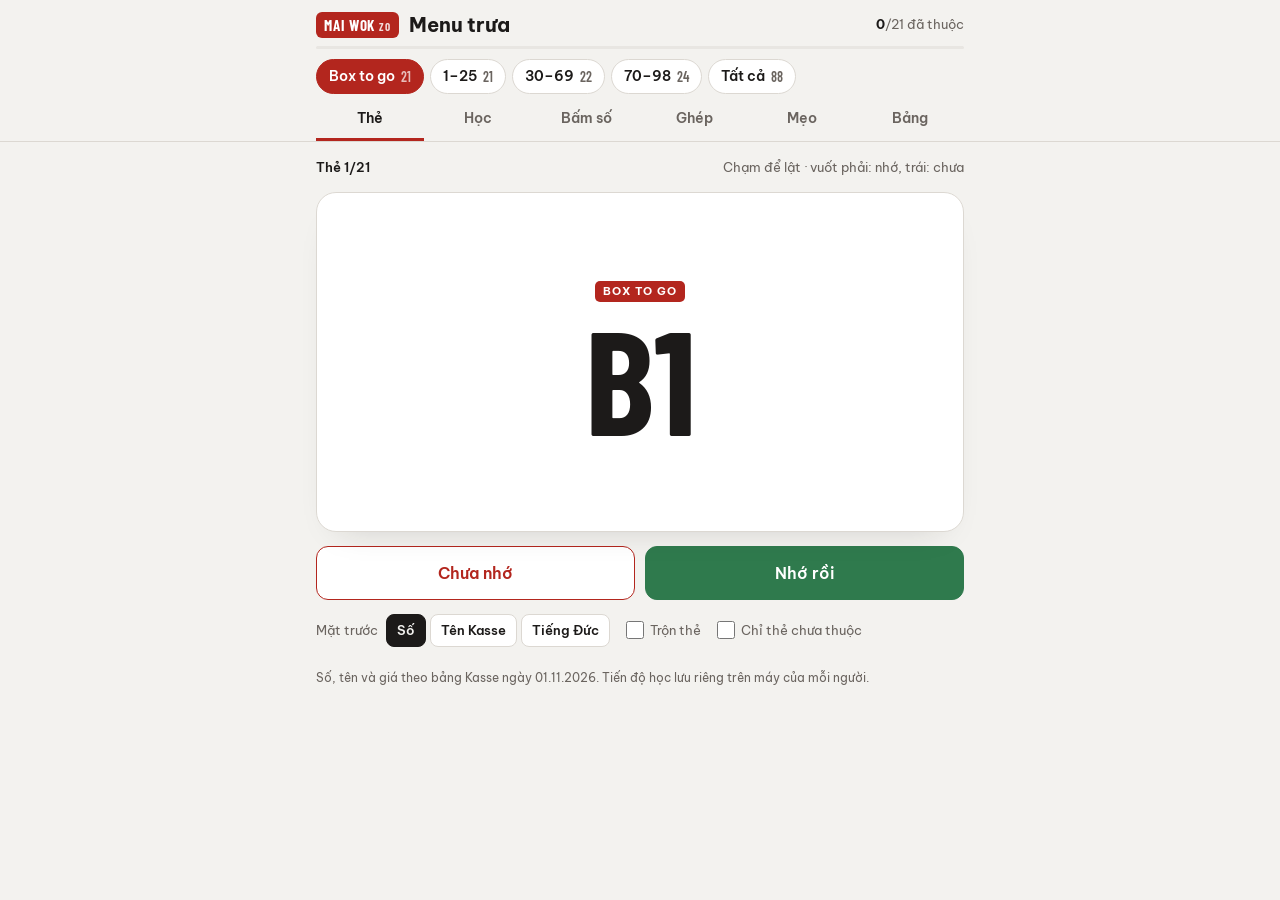
==== hoc-menu/index.html @ 0aab3a7a "Thêm app học menu trưa (hoc-menu/) Thẻ ghi nhớ, học trắc nghiệm, bấm số kiểu Kasse, ghép thẻ, mẹo nh" ====
<!doctype html>
<html lang="vi">
<head>
<meta charset="utf-8">
<meta name="viewport" content="width=device-width, initial-scale=1, viewport-fit=cover">
<title>Mai Wok Menu Trưa</title>
<meta name="description" content="Học thuộc số món menu trưa Mai Wok ZO: thẻ ghi nhớ, trắc nghiệm, bấm số như trên Kasse, ghép thẻ.">
<meta name="theme-color" content="#B3261E">
<link rel="preconnect" href="https://fonts.googleapis.com">
<link rel="preconnect" href="https://fonts.gstatic.com" crossorigin>
<link rel="stylesheet" href="https://fonts.googleapis.com/css2?family=Barlow+Condensed:wght@600;700&family=Be+Vietnam+Pro:wght@400;500;600;700&display=swap">
<style>
/* Layout: phone-first single column. Sticky header (brand, deck chips, mode tabs) above one focused practice panel.
   Red = Box to go, black = Mittag, same as the printed Kasse sheet. */
:root{
  --bg:#F3F2EF; --surface:#FFFFFF; --sunk:#E8E6E2; --ink:#1C1A19; --muted:#6A645F; --line:#DCD8D2;
  --wok:#B3261E; --wok-ink:#FFFFFF; --wok-soft:#F7E2DF;
  --ok:#2F7A4D; --ok-ink:#FFFFFF; --ok-soft:#E1F0E6;
  --warn:#9A6700; --warn-soft:#F8EDD3;
  --shadow:rgba(28,26,25,.22);
  --font-ui:"Be Vietnam Pro",system-ui,-apple-system,"Segoe UI",Roboto,sans-serif;
  --font-num:"Barlow Condensed","Roboto Condensed","Arial Narrow",sans-serif;
  color-scheme:light;
}
@media (prefers-color-scheme:dark){
  :root{
    --bg:#141211; --surface:#1F1C1B; --sunk:#2B2725; --ink:#F1EDE9; --muted:#A39B94; --line:#38322F;
    --wok:#E5574D; --wok-ink:#1B0907; --wok-soft:#3B1E1B;
    --ok:#5BC388; --ok-ink:#0C1D13; --ok-soft:#163124;
    --warn:#E0A63A; --warn-soft:#382B12;
    --shadow:rgba(0,0,0,.6);
    color-scheme:dark;
  }
}
*{box-sizing:border-box}
html{-webkit-text-size-adjust:100%}
body{margin:0;background:var(--bg);color:var(--ink);font:15px/1.5 var(--font-ui);-webkit-tap-highlight-color:transparent;padding-bottom:max(20px,env(safe-area-inset-bottom,0px))}
button{font:inherit;color:inherit}
.wrap{max-width:680px;margin:0 auto;padding-left:max(16px,env(safe-area-inset-left,0px));padding-right:max(16px,env(safe-area-inset-right,0px))}
:focus-visible{outline:3px solid var(--wok);outline-offset:2px}

/* Header */
header.top{position:sticky;top:0;z-index:10;background:var(--bg);padding-top:env(safe-area-inset-top,0px);border-bottom:1px solid var(--line)}
.brand-row{display:flex;align-items:center;gap:10px;padding-block:12px 8px}
.mark{font:700 15px/1 var(--font-num);letter-spacing:.06em;background:var(--wok);color:var(--wok-ink);padding:6px 8px 5px;border-radius:6px;display:inline-flex;gap:4px;align-items:baseline;flex:none}
.mark small{font-size:11px;opacity:.85}
h1{font:700 20px/1.1 var(--font-ui);margin:0;letter-spacing:-.01em;flex:1;min-width:0}
.prog{font-size:13px;color:var(--muted);font-variant-numeric:tabular-nums;white-space:nowrap}
.prog b{color:var(--ink)}
.pbar{height:3px;background:var(--sunk);border-radius:2px;overflow:hidden}
.pbar span{display:block;height:100%;width:0;background:var(--ok);transition:width .4s}
.chips{display:flex;gap:6px;overflow-x:auto;padding-block:10px 6px;scrollbar-width:none}
.chips::-webkit-scrollbar{display:none}
.chip{flex:none;border:1px solid var(--line);background:var(--surface);border-radius:999px;padding:6px 12px;font-weight:600;font-size:14px;display:inline-flex;gap:6px;align-items:center;cursor:pointer}
.chip span{font:600 14px/1 var(--font-num);color:var(--muted)}
.chip.on{background:var(--ink);color:var(--bg);border-color:var(--ink)}
.chip.on span{color:inherit;opacity:.7}
.chip.box.on{background:var(--wok);border-color:var(--wok);color:var(--wok-ink)}
.modes{display:grid;grid-template-columns:repeat(6,1fr)}
.mode{border:0;background:none;padding:8px 2px 9px;font-weight:600;font-size:14px;color:var(--muted);border-bottom:3px solid transparent;cursor:pointer;white-space:nowrap}
.mode.on{color:var(--ink);border-bottom-color:var(--wok)}

main#panel{padding-block:16px 8px;display:flex;flex-direction:column;gap:14px}
.bar-row{display:flex;justify-content:space-between;align-items:baseline;gap:12px;font-size:13px;color:var(--muted);font-variant-numeric:tabular-nums}
.count{font-weight:600;color:var(--ink)}
.note{font-size:13px;color:var(--muted);margin:0}

/* Shared bits */
.grp{display:inline-block;font:700 11px/1 var(--font-ui);letter-spacing:.09em;text-transform:uppercase;padding:5px 8px;border-radius:5px;background:var(--ink);color:var(--bg)}
.grp.box{background:var(--wok);color:var(--wok-ink)}
.tag{font-size:12px;font-weight:600;padding:3px 9px;border-radius:999px}
.tag.chay{color:var(--ok);background:var(--ok-soft)}
.tag.cay{color:var(--wok);background:var(--wok-soft)}
.btn{border:1px solid var(--line);background:var(--surface);border-radius:12px;padding:10px 16px;font-weight:600;cursor:pointer;min-height:44px}
.btn.big{min-height:54px;font-size:16px}
.btn.primary{background:var(--wok);border-color:var(--wok);color:var(--wok-ink)}
.btn.ok{background:var(--ok);border-color:var(--ok);color:var(--ok-ink)}
.btn.no{border-color:var(--wok);color:var(--wok)}
.btn:active{transform:translateY(1px)}
.row2{display:grid;grid-template-columns:1fr 1fr;gap:10px;width:100%}
.row2.one{grid-template-columns:1fr}
.opts-row{display:flex;flex-wrap:wrap;gap:10px 16px;align-items:center}
.seg{display:inline-flex;align-items:center;gap:4px;flex-wrap:wrap}
.seg-l{font-size:13px;color:var(--muted);margin-right:4px}
.seg-b{border:1px solid var(--line);background:var(--surface);padding:6px 10px;border-radius:8px;font-size:13px;font-weight:600;cursor:pointer}
.seg-b.on{background:var(--ink);color:var(--bg);border-color:var(--ink)}
.tog{display:inline-flex;gap:6px;align-items:center;font-size:13px;color:var(--muted);cursor:pointer}
.tog input{accent-color:var(--wok);width:18px;height:18px;margin:0}
.meter{height:8px;background:var(--sunk);border-radius:4px;overflow:hidden}
.meter span{display:block;height:100%;background:var(--ok);transition:width .35s}
.meter.warm span{background:var(--wok);transition:width .2s linear}
.okt{color:var(--ok)}
.badt{color:var(--wok)}

/* Flashcards */
.card{perspective:1400px;cursor:pointer;touch-action:pan-y;user-select:none;-webkit-user-select:none;border-radius:20px;transition:transform .15s}
.card-inner{position:relative;height:340px;transition:transform .5s cubic-bezier(.2,.75,.25,1);transform-style:preserve-3d}
.card.flipped .card-inner{transform:rotateY(180deg)}
.face{position:absolute;inset:0;backface-visibility:hidden;-webkit-backface-visibility:hidden;background:var(--surface);border:1.5px solid var(--line);border-radius:20px;padding:22px 20px;display:flex;flex-direction:column;align-items:center;justify-content:center;gap:10px;text-align:center;box-shadow:0 16px 34px -24px var(--shadow);overflow:auto;transition:border-color .15s}
.face.back{transform:rotateY(180deg)}
.card[data-lean="yes"] .face{border-color:var(--ok)}
.card[data-lean="no"] .face{border-color:var(--wok)}
.f-code{font:700 clamp(100px,32vw,148px)/.88 var(--font-num);letter-spacing:-.01em}
.f-name{font-weight:700;font-size:28px;line-height:1.2;text-wrap:balance}
.f-sub{color:var(--muted);font-size:15px}
.f-label{font-size:12px;font-weight:700;letter-spacing:.1em;text-transform:uppercase;color:var(--muted)}
.f-de{font-weight:600;font-size:22px;line-height:1.35;max-width:26ch;text-wrap:balance}
.f-known{position:absolute;top:14px;right:16px;font-size:12px;font-weight:600;color:var(--ok)}
.b-head{display:flex;align-items:center;gap:10px}
.b-code{font:700 44px/1 var(--font-num)}
.ask-code .b-code{font-size:76px;color:var(--wok)}
.b-name{font-weight:700;font-size:24px;line-height:1.2}
.b-vi{font-size:15px}
.b-de{font-size:14px;color:var(--muted);max-width:34ch}
.b-foot{display:flex;flex-wrap:wrap;gap:8px;align-items:center;justify-content:center}
.price{font:700 26px/1 var(--font-num);font-variant-numeric:tabular-nums}

/* Learn */
.q{background:var(--surface);border:1px solid var(--line);border-radius:18px;padding:20px 18px;display:flex;flex-direction:column;align-items:center;gap:8px;text-align:center;min-height:170px;justify-content:center}
.q-label{font-size:12px;font-weight:700;letter-spacing:.1em;text-transform:uppercase;color:var(--muted)}
.q-code{font:700 100px/.88 var(--font-num)}
.q-name{font-weight:700;font-size:26px;line-height:1.2;text-wrap:balance}
.q-inl{font:700 30px var(--font-num);color:var(--wok);margin-right:6px}
.q-sub{color:var(--muted)}
.q-de{font-weight:600;font-size:21px;line-height:1.35;max-width:28ch;text-wrap:balance}
.opts{display:grid;gap:10px}
.opts.grid2{grid-template-columns:1fr 1fr}
.opt{display:flex;align-items:center;gap:12px;text-align:left;border:1.5px solid var(--line);background:var(--surface);border-radius:14px;padding:12px 14px;cursor:pointer;min-height:60px;color:var(--ink)}
.opt:disabled{cursor:default;color:var(--ink)}
.o-key{flex:none;width:24px;height:24px;border-radius:6px;background:var(--sunk);color:var(--muted);font:700 13px/24px var(--font-ui);text-align:center}
.o-body{display:flex;flex-direction:column;min-width:0}
.o-main{font-weight:700;font-size:17px;line-height:1.25}
.o-sub{font-size:13px;color:var(--muted)}
.o-num{font:700 32px/1 var(--font-num);font-variant-numeric:tabular-nums}
.opt.right{border-color:var(--ok);background:var(--ok-soft)}
.opt.wrong{border-color:var(--wok);background:var(--wok-soft)}
.fb{min-height:44px;font-size:15px;display:flex;flex-wrap:wrap;gap:6px 10px;align-items:center;justify-content:center;text-align:center}

/* Kasse */
.k-q{min-height:150px}
.k-disp{font:700 58px/1 var(--font-num);text-align:center;background:var(--sunk);border-radius:14px;padding:12px;min-height:82px;display:flex;align-items:center;justify-content:center;letter-spacing:.04em;font-variant-numeric:tabular-nums;border:2px solid transparent;transition:background .2s,border-color .2s}
.k-disp .ph{font:500 17px var(--font-ui);color:var(--muted);letter-spacing:0}
.k-disp.right{border-color:var(--ok);background:var(--ok-soft)}
.k-disp.wrong{border-color:var(--wok);background:var(--wok-soft)}
.pad{display:grid;grid-template-columns:repeat(4,1fr);gap:8px}
.key{height:58px;border-radius:12px;border:1px solid var(--line);background:var(--surface);font:700 30px/1 var(--font-num);cursor:pointer;box-shadow:0 2px 0 var(--line);touch-action:manipulation}
.key:active{transform:translateY(2px);box-shadow:none}
.key.alt{background:var(--ink);color:var(--bg);border-color:var(--ink)}
.key.del{font:600 15px var(--font-ui)}
.key.zero{grid-column:span 2}
.key.ok{grid-column:span 2;background:var(--wok);color:var(--wok-ink);border-color:var(--wok);font:700 18px var(--font-ui)}
.k-st{display:flex;justify-content:space-between;gap:12px;font-size:14px;color:var(--muted);font-variant-numeric:tabular-nums}
.k-st b{color:var(--ink);font-size:16px}
.k-status{display:flex;flex-direction:column;gap:6px}

/* Match */
.mgrid{display:grid;grid-template-columns:repeat(3,1fr);gap:8px}
@media (min-width:560px){.mgrid{grid-template-columns:repeat(4,1fr)}}
.tile{min-height:86px;border-radius:14px;border:1.5px solid var(--line);background:var(--surface);padding:10px 8px;cursor:pointer;font-weight:600;font-size:15px;line-height:1.25;transition:opacity .25s,transform .25s,border-color .15s;overflow-wrap:anywhere;touch-action:manipulation}
.tile.code{font:700 36px/1 var(--font-num)}
.tile.sel{border-color:var(--wok);background:var(--wok-soft)}
.tile.gone{opacity:0;transform:scale(.9);pointer-events:none}
.tile.miss{animation:shake .4s;border-color:var(--wok)}
@keyframes shake{20%{transform:translateX(-5px)}40%{transform:translateX(5px)}60%{transform:translateX(-3px)}80%{transform:translateX(3px)}}

/* Tips */
.tips{display:flex;flex-direction:column;gap:22px}
.tips section{display:flex;flex-direction:column;gap:10px}
.tips h2{font:700 19px/1.2 var(--font-ui);margin:0;display:flex;align-items:center;gap:10px}
.tips h3{font-size:14px;margin:4px 0 0}
.tips p,.tips ul{margin:0;max-width:62ch}
.tips ul{padding-left:18px;display:flex;flex-direction:column;gap:4px}
.mx-wrap{overflow-x:auto;-webkit-overflow-scrolling:touch;margin-inline:-4px}
.mx{border-collapse:separate;border-spacing:4px;font-variant-numeric:tabular-nums}
.mx thead th{font-size:12px;font-weight:600;color:var(--muted);text-align:center;padding:2px 2px;white-space:nowrap;vertical-align:bottom}
.mx thead th i{display:block;font:700 15px/1.1 var(--font-num);font-style:normal;color:var(--ink)}
.mx tbody th{text-align:left;color:var(--ink);font-weight:600;font-size:13px;white-space:nowrap;padding-right:4px}
.cell{display:flex;flex-direction:column;align-items:center;justify-content:center;min-width:48px;padding:6px 5px;border-radius:8px;background:var(--surface);border:1px solid var(--line)}
.cell b{font:700 21px/1 var(--font-num)}
.cell small{font-size:10.5px;color:var(--muted);white-space:nowrap;margin-top:2px}
.cell.exc{border-color:var(--warn);background:var(--warn-soft)}
.cell.empty{background:transparent;border-style:dashed;color:var(--muted);min-height:44px}
.legend{font-size:13px;color:var(--muted)}
.sw{display:inline-block;width:12px;height:12px;border-radius:3px;background:var(--warn-soft);border:1px solid var(--warn);vertical-align:-1px;margin-right:4px}
.vocab{display:grid;grid-template-columns:repeat(auto-fill,minmax(148px,1fr));gap:6px}
.vocab div{background:var(--surface);border:1px solid var(--line);border-radius:10px;padding:8px 10px;font-size:13px;color:var(--muted)}
.vocab b{display:block;font-size:15px;color:var(--ink)}
.plist{display:grid;grid-template-columns:repeat(auto-fill,minmax(150px,1fr));gap:6px}
.plist div{display:flex;justify-content:space-between;gap:8px;background:var(--surface);border:1px solid var(--line);border-radius:10px;padding:7px 10px;font-size:14px}
.plist b{font:700 17px var(--font-num);font-variant-numeric:tabular-nums}
.mini{display:flex;flex-direction:column;gap:2px;font-size:14px}
.mini div{display:flex;gap:10px;align-items:baseline}
.mini b{font:700 18px var(--font-num);min-width:40px}

/* List */
.search input{width:100%;font:500 16px var(--font-ui);padding:12px 14px;border-radius:12px;border:1px solid var(--line);background:var(--surface);color:var(--ink)}
.lrow{display:grid;grid-template-columns:50px 1fr auto;gap:10px;align-items:start;padding:10px 0;border-bottom:1px solid var(--line)}
.l-code{font:700 25px/1.1 var(--font-num)}
.lrow.known .l-code{color:var(--ok)}
.l-main{display:flex;flex-direction:column;min-width:0}
.l-main b{font-size:15px}
.l-main span{font-size:13px;color:var(--muted)}
.l-price{font:700 17px/1.3 var(--font-num);text-align:right;max-width:88px;font-variant-numeric:tabular-nums}
.l-group{padding-top:14px}
.reset{display:flex;flex-wrap:wrap;gap:10px;align-items:center;padding-top:8px}

.done{background:var(--surface);border:1px solid var(--line);border-radius:18px;padding:28px 20px;text-align:center;display:flex;flex-direction:column;gap:12px;align-items:center}
.done p{margin:0;max-width:40ch}
.big-num{font:700 88px/.9 var(--font-num);font-variant-numeric:tabular-nums}
.big-num small{font-size:38px;color:var(--muted)}
.foot{font-size:12px;color:var(--muted);padding-block:14px}

@media (prefers-reduced-motion:reduce){
  .card-inner,.card,.tile,.meter span,.pbar span{transition:none}
  .tile.miss{animation:none}
}
</style>
</head>
<body>
<header class="top">
  <div class="wrap">
    <div class="brand-row">
      <span class="mark">MAI WOK<small>ZO</small></span>
      <h1>Menu trưa</h1>
      <span class="prog" id="prog"></span>
    </div>
    <div class="pbar"><span id="progbar"></span></div>
    <nav class="chips" id="decks" aria-label="Bộ thẻ"></nav>
    <nav class="modes" id="modes" aria-label="Chế độ học"></nav>
  </div>
</header>
<main class="wrap" id="panel"><p class="note">Đang mở…</p></main>
<footer class="wrap foot">Số, tên và giá theo bảng Kasse ngày 01.11.2026. Tiến độ học lưu riêng trên máy của mỗi người.</footer>
<noscript><p class="wrap">Cần bật JavaScript để dùng app.</p></noscript>

<script>
(function () {
"use strict";

/* [số, tên trên Kasse, giải thích tiếng Việt, khách nói (tiếng Đức), giá, nhóm, nhãn] */
const RAW = [
  ["B1","Box Mi Chay","Mì xào rau, trứng · 3 size","Bratnudeln mit Gemüse und Ei","5,00 / 6,00 / 8,90","box","chay"],
  ["B2","Box Mi Ga","Mì xào gà, trứng · 3 size","Bratnudeln mit Hühnerfleisch und Ei","5,50 / 6,50 / 9,90","box",""],
  ["B3","Box Com Rang chay","Cơm rang rau, trứng · 3 size","Bratreis mit Gemüse und Ei","5,00 / 6,00 / 8,90","box","chay"],
  ["B4","Box Com rang ga","Cơm rang gà, trứng · 3 size","Bratreis mit Hühnerfleisch und Ei","5,50 / 6,50 / 9,90","box",""],
  ["B5","Box Ga cuc","Mì xào gà cục chiên giòn · 3 size","Bratnudeln mit knusprigem Hähnchenstück","5,50 / 6,50 / 9,90","box",""],
  ["B6","Box mi vit","Mì xào vịt giòn","Bratnudeln mit knuspriger Ente","14,50","box",""],
  ["B7","Box Mi Ga Dui","Mì xào gà đùi quay","Bratnudeln mit geröstetem Chicken","13,50","box",""],
  ["B8","Box Mi Cha gio","Mì xào kèm chả giò mini","Bratnudeln mit Minifrühlingsrolle","6,50","box","chay"],
  ["B9","Box Ga cuc chua ngot","Gà cục sốt chua ngọt, cơm","Chickenstreifen mit Reis, süß-sauer","6,50","box",""],
  ["B10","Box Rau Den","Rau sốt đen (Chop Suey), cơm","Gemüse Chop Suey mit Reis","7,90","box","chay"],
  ["B11","Box Ga Den","Gà sốt đen (Chop Suey), cơm","Chop Suey mit Hühnerfleisch und Reis","7,90","box",""],
  ["B12","Box Rau Lac","Rau sốt lạc, cơm","Erdnuss-Sauce mit Gemüse und Reis","7,90","box","chay"],
  ["B13","Box Ga Lac","Gà sốt lạc, cơm","Erdnuss-Sauce mit Hühnerfleisch und Reis","7,90","box",""],
  ["B14","Box Rau Do","Rau cà ri đỏ, cơm","Red Curry mit Gemüse und Reis","7,90","box","chay cay"],
  ["B15","Box Ga Do","Gà cà ri đỏ, cơm","Red Curry mit Hühnerfleisch und Reis","7,90","box","cay"],
  ["B16","Box Rau mango","Rau sốt xoài, cơm","Mango mit Gemüse und Reis","7,90","box","chay"],
  ["B17","Box Ga Mango","Gà sốt xoài, cơm","Mango mit Hühnerfleisch und Reis","7,90","box",""],
  ["B20","Cha Gio mini (10)","Chả giò chay mini, 10 cái","Minifrühlingsrollen, 10 Stück","4,50","box","chay"],
  ["B21","Goi cuon Mango","Gỏi cuốn xoài","Sommerrolle mit Mango","7,50","box","chay"],
  ["B22","Goi cuon tom","Gỏi cuốn tôm","Sommerrolle mit Garnelen","8,50","box",""],
  ["BX","Box Mi Vit (Angebot)","Mì xào vịt · giá khuyến mãi","Bratnudeln mit knuspriger Ente, Angebot","9,90","box",""],

  ["1","Pekingsuppe","Súp Bắc Kinh: vịt, rau, trứng, chua cay","Pekingsuppe","3,90","a","cay"],
  ["2","Thai-Suppe","Súp Thái, gà","Thai-Suppe","4,90","a","cay"],
  ["3","Gyoza-Chicken","Gyoza gà, sốt teriyaki","Gyoza mit Hühnerfleisch","5,90","a",""],
  ["4","Goi cuon tom (4)","Gỏi cuốn tôm, 4 cuốn","Sommerrollen mit Garnelen, 4 Stück","8,50","a",""],
  ["5","Nem VN (2)","Nem rán, 2 cái","Nem, vietnamesische Frühlingsrollen","5,50","a",""],
  ["6","Com Rang Ga xao","Cơm rang gà","Gebratener Reis mit Hühnerfleisch","8,90","a",""],
  ["7","Com rang vit","Cơm rang vịt giòn","Gebratener Reis mit knuspriger Ente","14,50","a",""],
  ["8","Com Rang Tom","Cơm rang tôm lớn","Gebratener Reis mit Riesengarnelen","14,90","a",""],
  ["9","Mi Ga Xao","Mì xào gà","Gebratene Nudeln mit Hühnerfleisch","8,90","a",""],
  ["10","Mi Paniert","Mì xào gà chiên bột","Gebratene Nudeln mit paniertem Hühnerfleisch","12,90","a",""],
  ["11","Mi Ga Dui","Mì xào gà đùi quay","Gebratene Nudeln mit geröstetem Chicken","13,50","a",""],
  ["12","Mi Vit","Mì xào vịt giòn","Gebratene Nudeln mit knuspriger Ente","14,50","a",""],
  ["13","Mi Tom","Mì xào tôm lớn","Gebratene Nudeln mit Riesengarnelen","14,90","a",""],
  ["15","Pho Bo","Phở bò","Pho mit Rindfleisch","13,90","a",""],
  ["16","Pho Ga","Phở gà","Pho mit Hühnerfleisch","13,50","a",""],
  ["20","Ga Xao Den","Gà xào · sốt đen (Chop Suey)","Chop Suey mit Hühnerfleisch","12,90","a",""],
  ["21","Paniert Den","Gà chiên bột · sốt đen","Chop Suey mit paniertem Hühnerfleisch","13,50","a",""],
  ["22","Ga Dui Den","Gà đùi quay · sốt đen","Chop Suey mit geröstetem Chicken","13,90","a",""],
  ["23","Vit Den","Vịt giòn · sốt đen","Chop Suey mit knuspriger Ente","14,90","a",""],
  ["24","Bo Den","Bò · sốt đen","Chop Suey mit Rindfleisch","13,90","a",""],
  ["25","Tom Sot Den","Tôm lớn · sốt đen","Chop Suey mit Riesengarnelen","14,90","a",""],

  ["30","Ga xao chua ngot","Gà xào · chua ngọt","Süß-Sauer mit Hühnerfleisch","12,50","b",""],
  ["31","Paniert chua ngot","Gà chiên bột · chua ngọt","Süß-Sauer mit paniertem Hühnerfleisch","13,30","b",""],
  ["32","Vit chua ngot","Vịt giòn · chua ngọt","Süß-Sauer mit knuspriger Ente","14,50","b",""],
  ["40","Ga Lac","Gà xào · sốt lạc","Erdnuss-Sauce mit Hühnerfleisch","12,90","b",""],
  ["41","Paniert Lac","Gà chiên bột · sốt lạc","Erdnuss-Sauce mit paniertem Hühnerfleisch","13,50","b",""],
  ["42","Ga dui Lac","Gà đùi quay · sốt lạc","Erdnuss-Sauce mit geröstetem Chicken","14,30","b",""],
  ["43","Vit Lac","Vịt giòn · sốt lạc","Erdnuss-Sauce mit knuspriger Ente","14,90","b",""],
  ["50","Ga Do","Gà xào · cà ri đỏ","Red Curry mit Hühnerfleisch","12,90","b","cay"],
  ["51","Paniert Do","Gà chiên bột · cà ri đỏ","Red Curry mit paniertem Hühnerfleisch","13,90","b","cay"],
  ["52","Ga Dui Do","Gà đùi quay · cà ri đỏ","Red Curry mit geröstetem Chicken","14,30","b","cay"],
  ["53","Vit Do","Vịt giòn · cà ri đỏ","Red Curry mit knuspriger Ente","14,90","b","cay"],
  ["54","Bo Do","Bò · cà ri đỏ","Red Curry mit Rindfleisch","13,90","b","cay"],
  ["55","Tom Do","Tôm lớn · cà ri đỏ","Red Curry mit Riesengarnelen","14,90","b","cay"],
  ["60","Mango Ga xao","Gà xào · sốt xoài","Mango-Sauce mit Hühnerfleisch","12,90","b",""],
  ["61","Mango Paniert","Gà chiên bột · sốt xoài","Mango-Sauce mit paniertem Hühnerfleisch","13,50","b",""],
  ["63","Mango Vit","Vịt giòn · sốt xoài","Mango-Sauce mit knuspriger Ente","14,90","b",""],
  ["64","Mango Tom","Tôm lớn · sốt xoài","Mango-Sauce mit Riesengarnelen","14,90","b",""],
  ["65","BBQ Ga Xao","Gà xào · sốt BBQ","BBQ-Sauce mit Hühnerfleisch","12,90","b",""],
  ["66","BBQ Paniert","Gà chiên bột · sốt BBQ","BBQ-Sauce mit paniertem Hühnerfleisch","13,50","b",""],
  ["67","BBQ Ga Dui","Gà đùi quay · sốt BBQ","BBQ-Sauce mit geröstetem Chicken","13,90","b",""],
  ["68","BBQ Vit","Vịt giòn · sốt BBQ","BBQ-Sauce mit knuspriger Ente","14,90","b",""],
  ["69","BBQ Rindfleisch","Bò · sốt BBQ","BBQ-Sauce mit Rindfleisch","13,90","b",""],

  ["70","Pad Thai Tom","Pad Thai tôm","Pad Thai mit Garnelen","14,90","c","cay"],
  ["71","Bun Nem","Bún nem","Bun Nem","10,00","c",""],
  ["72","Bun Bo Nam Bo","Bún bò Nam Bộ","Bun Bo Nam Bo","10,00","c",""],
  ["78","Udon Paniert","Udon xào gà chiên bột, sốt teriyaki","Gebratene Udon-Nudeln mit paniertem Hühnerfleisch","13,90","c",""],
  ["79","TomYum Tom","Súp Tom Yum, udon, tôm lớn","Tom Yum mit Riesengarnelen","14,90","c","cay"],
  ["80","Rau den","Rau · sốt đen","Chop Suey mit Gemüse","11,90","c","chay"],
  ["81","Rau lac","Rau · sốt lạc","Erdnuss-Sauce mit Gemüse","11,90","c","chay"],
  ["82","Rau Do","Rau · cà ri đỏ","Red Curry mit Gemüse","11,90","c","chay cay"],
  ["83","Mango chay","Rau · sốt xoài","Mango-Sauce mit Gemüse","11,90","c","chay"],
  ["84","BBQ Chay","Rau · sốt BBQ","BBQ-Sauce mit Gemüse","11,90","c","chay"],
  ["85","Tofu Den","Đậu phụ, rau · sốt đen","Chop Suey mit Tofu","12,90","c","chay"],
  ["86","Tofu Lac","Đậu phụ, rau · sốt lạc","Erdnuss-Sauce mit Tofu","12,90","c","chay"],
  ["87","Tofu Do","Đậu phụ, rau · cà ri đỏ","Red Curry mit Tofu","12,90","c","chay cay"],
  ["88","tofu mango","Đậu phụ, rau · sốt xoài","Mango-Sauce mit Tofu","12,90","c","chay"],
  ["89","tofu BBQ","Đậu phụ, rau · sốt BBQ","BBQ-Sauce mit Tofu","12,90","c","chay"],
  ["90","Cha Gio mini (10)","Chả giò chay mini, 10 cái","Minifrühlingsrollen, 10 Stück","4,50","c","chay"],
  ["91","Gyoza chay","Gyoza rau","Vegane Gyoza","6,00","c","chay"],
  ["92","Goi Cuon chay","Gỏi cuốn đậu phụ","Sommerrolle mit Tofu","7,50","c","chay"],
  ["93","Com rang chay","Cơm rang rau, trứng","Bratreis mit Gemüse und Ei","7,90","c","chay"],
  ["94","Mi Chay","Mì xào rau, trứng","Bratnudeln mit Gemüse und Ei","7,90","c","chay"],
  ["95","Pad Thai Tofu","Pad Thai đậu phụ","Pad Thai mit Tofu","13,50","c","chay"],
  ["96","Pho Tofu","Phở đậu phụ","Pho mit Tofu","13,00","c","chay"],
  ["97","Tom Yum Tofu","Súp Tom Yum, udon, đậu phụ","Tom Yum mit Tofu","13,00","c","chay cay"],
  ["98","Bún-tofu","Bún đậu phụ, rau thơm, lạc","Bun mit Tofu","12,50","c",""]
];

const GROUP_NAME = { box: "Box to go", a: "Mittag 1–25", b: "Mittag 30–69", c: "Mittag 70–98" };
const DECKS = [["box", "Box to go"], ["a", "1–25"], ["b", "30–69"], ["c", "70–98"], ["all", "Tất cả"]];
const MODES = [["cards", "Thẻ"], ["learn", "Học"], ["kasse", "Bấm số"], ["match", "Ghép"], ["tips", "Mẹo"], ["list", "Bảng"]];

const ITEMS = RAW.map(r => ({ c: r[0], k: r[1], v: r[2], d: r[3], p: r[4], g: r[5], tags: r[6] ? r[6].split(" ") : [] }));
const BY = Object.fromEntries(ITEMS.map(i => [i.c, i]));

/* ---------- helpers ---------- */
const $ = (s, r) => (r || document).querySelector(s);
const esc = s => String(s).replace(/[&<>"]/g, ch => ({ "&": "&amp;", "<": "&lt;", ">": "&gt;", '"': "&quot;" }[ch]));
function norm(s) {
  return String(s).toLowerCase().replace(/đ/g, "d").normalize("NFD").replace(/[̀-ͯ]/g, "").replace(/[^a-z0-9]+/g, " ").trim();
}
function shuffle(a) {
  a = a.slice();
  for (let i = a.length - 1; i > 0; i--) { const j = Math.floor(Math.random() * (i + 1)); [a[i], a[j]] = [a[j], a[i]]; }
  return a;
}
const deText = i => (i.g === "box" ? i.d + " (Box)" : i.d);
const groupChip = i => `<span class="grp${i.g === "box" ? " box" : ""}">${GROUP_NAME[i.g]}</span>`;
const tagHtml = i => i.tags.map(t => `<span class="tag ${t}">${t === "chay" ? "Chay" : "Cay"}</span>`).join("");
const fmtS = ms => (ms / 1000).toFixed(1).replace(".", ",") + " s";

const store = {
  get(k, d) { try { const v = localStorage.getItem("mwmenu_" + k); return v == null ? d : JSON.parse(v); } catch (e) { return d; } },
  set(k, v) { try { localStorage.setItem("mwmenu_" + k, JSON.stringify(v)); } catch (e) { /* storage blocked: progress just isn't kept */ } }
};

/* timers are cleared whenever the mode or deck changes */
const timers = new Set();
function later(fn, ms) { const t = setTimeout(() => { timers.delete(t); fn(); }, ms); timers.add(t); return t; }
function every(fn, ms) { const t = setInterval(fn, ms); timers.add(t); return t; }
function clearAll() { timers.forEach(t => { clearTimeout(t); clearInterval(t); }); timers.clear(); }

/* ---------- state ---------- */
let known = new Set(store.get("known", []).filter(c => BY[c]));
const saveKnown = () => store.set("known", [...known]);
let deck = store.get("deck", "box"); if (!DECKS.some(d => d[0] === deck)) deck = "box";
let mode = store.get("mode", "cards"); if (!MODES.some(m => m[0] === mode)) mode = "cards";
let onKey = null;
const panel = $("#panel");
const deckItems = () => (deck === "all" ? ITEMS : ITEMS.filter(i => i.g === deck));
const deckName = () => (deck === "all" ? "cả menu trưa" : GROUP_NAME[deck]);

/* ---------- chrome ---------- */
function renderChrome() {
  $("#decks").innerHTML = DECKS.map(([id, label]) => {
    const n = id === "all" ? ITEMS.length : ITEMS.filter(i => i.g === id).length;
    return `<button class="chip${id === deck ? " on" : ""}${id === "box" ? " box" : ""}" data-deck="${id}" aria-pressed="${id === deck}">${label}<span>${n}</span></button>`;
  }).join("");
  $("#modes").innerHTML = MODES.map(([id, label]) =>
    `<button class="mode${id === mode ? " on" : ""}" data-mode="${id}" aria-pressed="${id === mode}">${label}</button>`).join("");
  updateProgress();
}
function updateProgress() {
  const items = deckItems();
  const k = items.filter(i => known.has(i.c)).length;
  $("#prog").innerHTML = `<b>${k}</b>/${items.length} đã thuộc`;
  $("#progbar").style.width = (items.length ? (k / items.length) * 100 : 0) + "%";
}
$("#decks").addEventListener("click", e => {
  const b = e.target.closest("[data-deck]"); if (!b) return;
  deck = b.dataset.deck; store.set("deck", deck); go();
});
$("#modes").addEventListener("click", e => {
  const b = e.target.closest("[data-mode]"); if (!b) return;
  mode = b.dataset.mode; store.set("mode", mode); go();
});
document.addEventListener("keydown", e => {
  if (e.metaKey || e.ctrlKey || e.altKey) return;
  if (e.target.closest && e.target.closest("input,textarea,select")) return;
  if (onKey) onKey(e);
});
function go() {
  clearAll(); onKey = null;
  renderChrome();
  ({ cards: Cards, learn: Learn, kasse: Kasse, match: Match, tips: Tips, list: List })[mode]();
}

/* ======================= THẺ (flashcards) ======================= */
const fc = { front: store.get("fcFront", "code"), shuffle: store.get("fcShuffle", false), onlyNew: false, order: [], idx: 0, yes: 0, missed: [] };

function Cards(codes) {
  const items = deckItems();
  let pool = codes ? codes.map(c => BY[c]) : (fc.onlyNew ? items.filter(i => !known.has(i.c)) : items);
  if (!pool.length) {
    panel.innerHTML = `<section class="done"><div class="big-num">${items.length}<small>/${items.length}</small></div>
      <p>Bạn đã thuộc hết ${esc(deckName())}. Bỏ chọn “Chỉ thẻ chưa thuộc” để ôn lại.</p>
      <div class="row2 one"><button class="btn big primary" id="all">Ôn lại cả bộ</button></div></section>`;
    $("#all").onclick = () => { fc.onlyNew = false; Cards(); };
    return;
  }
  const list = pool.map(i => i.c);
  fc.order = fc.shuffle ? shuffle(list) : list;
  fc.idx = 0; fc.yes = 0; fc.missed = [];
  drawCard();
}

function frontHtml(i) {
  const k = known.has(i.c) ? `<span class="f-known">Đã thuộc</span>` : "";
  if (fc.front === "name") return `${k}${groupChip(i)}<div class="f-name">${esc(i.k)}</div><div class="f-sub">${esc(i.v)}</div>`;
  if (fc.front === "de") return `${k}${groupChip(i)}<div class="f-label">Khách nói</div><div class="f-de">„${esc(deText(i))}“</div>`;
  return `${k}${groupChip(i)}<div class="f-code">${esc(i.c)}</div>`;
}
function backHtml(i) {
  return `<div class="b-head">${groupChip(i)}<span class="b-code">${esc(i.c)}</span></div>
    <div class="b-name">${esc(i.k)}</div>
    <div class="b-vi">${esc(i.v)}</div>
    <div class="b-de">„${esc(i.d)}“</div>
    <div class="b-foot"><span class="price">${esc(i.p)} €</span>${tagHtml(i)}</div>`;
}

function drawCard() {
  const total = fc.order.length;
  if (fc.idx >= total) {
    const miss = fc.missed.length;
    panel.innerHTML = `<section class="done"><div class="big-num">${fc.yes}<small>/${total}</small></div>
      <p>thẻ nhớ rồi trong lượt này.${miss ? ` Còn ${miss} thẻ cần học lại.` : " Giỏi lắm."}</p>
      <div class="row2${miss ? "" : " one"}">${miss ? `<button class="btn big primary" id="again-miss">Học lại ${miss} thẻ</button>` : ""}
      <button class="btn big" id="again">Làm lại cả bộ</button></div>
      <p class="note">Muốn thử sức: sang <b>Bấm số</b> để luyện như lúc đứng quầy.</p></section>`;
    if (miss) $("#again-miss").onclick = () => Cards(fc.missed.slice());
    $("#again").onclick = () => Cards();
    onKey = null;
    return;
  }
  const i = BY[fc.order[fc.idx]];
  panel.innerHTML = `
    <div class="bar-row"><span class="count">Thẻ ${fc.idx + 1}/${total}</span><span>Chạm để lật · vuốt phải: nhớ, trái: chưa</span></div>
    <div class="card" id="card" role="button" tabindex="0" aria-label="Lật thẻ ${esc(i.c)}">
      <div class="card-inner">
        <div class="face front">${frontHtml(i)}</div>
        <div class="face back${fc.front === "code" ? "" : " ask-code"}">${backHtml(i)}</div>
      </div>
    </div>
    <div class="row2">
      <button class="btn big no" id="no">Chưa nhớ</button>
      <button class="btn big ok" id="yes">Nhớ rồi</button>
    </div>
    <div class="opts-row">
      <div class="seg" role="group" aria-label="Mặt trước của thẻ"><span class="seg-l">Mặt trước</span>
        ${[["code", "Số"], ["name", "Tên Kasse"], ["de", "Tiếng Đức"]].map(([v, l]) =>
          `<button class="seg-b${fc.front === v ? " on" : ""}" data-front="${v}" aria-pressed="${fc.front === v}">${l}</button>`).join("")}
      </div>
      <label class="tog"><input type="checkbox" id="shuf"${fc.shuffle ? " checked" : ""}> Trộn thẻ</label>
      <label class="tog"><input type="checkbox" id="onlynew"${fc.onlyNew ? " checked" : ""}> Chỉ thẻ chưa thuộc</label>
    </div>`;
  bindCard();
  $("#no").onclick = () => answerCard(false);
  $("#yes").onclick = () => answerCard(true);
  panel.querySelectorAll("[data-front]").forEach(b => b.onclick = () => { fc.front = b.dataset.front; store.set("fcFront", fc.front); drawCard(); });
  $("#shuf").onchange = e => { fc.shuffle = e.target.checked; store.set("fcShuffle", fc.shuffle); Cards(); };
  $("#onlynew").onchange = e => { fc.onlyNew = e.target.checked; Cards(); };
  onKey = e => {
    if (e.key === "ArrowRight") answerCard(true);
    else if (e.key === "ArrowLeft") answerCard(false);
    else if ((e.key === " " || e.key === "ArrowUp" || e.key === "ArrowDown") && !e.target.closest("button,[role=button]")) { e.preventDefault(); flipCard(); }
  };
}
function flipCard() { const c = $("#card"); if (c) c.classList.toggle("flipped"); }
function answerCard(yes) {
  const code = fc.order[fc.idx]; if (!code) return;
  if (yes) { known.add(code); fc.yes++; } else { known.delete(code); fc.missed.push(code); }
  saveKnown(); updateProgress();
  fc.idx++; drawCard();
}
function bindCard() {
  const card = $("#card");
  let sx = null, sy = 0, dx = 0, moved = false, pid = null;
  card.addEventListener("pointerdown", e => { sx = e.clientX; sy = e.clientY; dx = 0; moved = false; pid = e.pointerId; });
  card.addEventListener("pointermove", e => {
    if (sx === null || e.pointerId !== pid) return;
    dx = e.clientX - sx; const dy = e.clientY - sy;
    if (!moved && Math.abs(dx) > 10 && Math.abs(dx) > Math.abs(dy)) { moved = true; try { card.setPointerCapture(pid); } catch (_) {} }
    if (moved) { card.style.transform = `translateX(${dx}px) rotate(${dx / 30}deg)`; card.dataset.lean = dx > 50 ? "yes" : dx < -50 ? "no" : ""; }
  });
  const end = e => {
    if (sx === null) return;
    const wasMoved = moved; sx = null;
    card.style.transform = ""; card.dataset.lean = "";
    if (wasMoved) { if (dx > 70) answerCard(true); else if (dx < -70) answerCard(false); }
    else if (e.type === "pointerup") flipCard();
  };
  card.addEventListener("pointerup", end);
  card.addEventListener("pointercancel", end);
  card.addEventListener("keydown", e => { if (e.key === " " || e.key === "Enter") { e.preventDefault(); flipCard(); } });
}

/* ======================= HỌC (adaptive multiple choice) ======================= */
const ln = { qid: 0 };

function similar(t, pool, n, key) {
  const tw = new Set(norm(t.k).split(" ").filter(w => w && w !== "box"));
  const tk = key(t);
  const scored = pool.filter(x => x.c !== t.c && key(x) !== tk).map(x => {
    let s = Math.random() * 1.6;
    norm(x.k).split(" ").forEach(w => { if (tw.has(w)) s += 1.5; });
    if (x.g === t.g) s += 0.8;
    return [s, x];
  }).sort((a, b) => b[0] - a[0]);
  const out = [], seen = new Set([tk]);
  for (const [, x] of scored) {
    const k = key(x); if (seen.has(k)) continue;
    seen.add(k); out.push(x); if (out.length === n) break;
  }
  return out;
}
function buildOpts(i, type) {
  const pool = deckItems().length >= 8 ? deckItems() : ITEMS;
  const key = type === "price" ? (x => x.p) : type === "de2code" ? (x => norm(deText(x))) : (x => norm(x.k));
  return shuffle([i, ...similar(i, pool, 3, key)]);
}
function pickType(stage) {
  const r = Math.random();
  if (stage === 0) return r < 0.5 ? "code2name" : "name2code";
  return r < 0.4 ? "de2code" : r < 0.65 ? "name2code" : r < 0.85 ? "price" : "code2name";
}

function Learn() {
  const items = deckItems();
  const pool = items.filter(i => !known.has(i.c));
  if (!pool.length) {
    panel.innerHTML = `<section class="done"><div class="big-num">${items.length}<small>/${items.length}</small></div>
      <p>Bạn đã thuộc hết ${esc(deckName())}.</p>
      <div class="row2 one"><button class="btn big primary" id="rev">Ôn lại cả bộ</button></div></section>`;
    $("#rev").onclick = () => startLearn(items);
    return;
  }
  startLearn(pool);
}
function startLearn(pool) {
  ln.queue = shuffle(pool.map(i => i.c));
  ln.stage = {}; ln.total = pool.length; ln.mastered = 0; ln.right = 0; ln.wrong = 0;
  nextQ();
}
function nextQ() {
  ln.qid++;
  if (!ln.queue.length) {
    panel.innerHTML = `<section class="done"><div class="big-num">${ln.total}</div>
      <p>món đã thuộc trong lượt này. ${ln.right} lần đúng, ${ln.wrong} lần sai.</p>
      <div class="row2"><button class="btn big primary" id="more">Học tiếp</button><button class="btn big" id="tok">Luyện bấm số</button></div></section>`;
    $("#more").onclick = Learn;
    $("#tok").onclick = () => { mode = "kasse"; store.set("mode", mode); go(); };
    onKey = null;
    return;
  }
  const code = ln.queue.shift();
  const i = BY[code];
  const type = pickType(ln.stage[code] || 0);
  ln.cur = { code, type, opts: buildOpts(i, type), answered: false };
  drawQ();
}
function drawQ() {
  const { code, type, opts } = ln.cur;
  const i = BY[code];
  let prompt;
  if (type === "code2name") prompt = `<div class="q-label">Số này là món gì?</div>${groupChip(i)}<div class="q-code">${esc(i.c)}</div>`;
  else if (type === "name2code") prompt = `<div class="q-label">Bấm số nào?</div>${groupChip(i)}<div class="q-name">${esc(i.k)}</div><div class="q-sub">${esc(i.v)}</div>`;
  else if (type === "de2code") prompt = `<div class="q-label">Khách nói · bấm số nào?</div><div class="q-de">„${esc(deText(i))}“</div>`;
  else prompt = `<div class="q-label">Giá bao nhiêu?</div>${groupChip(i)}<div class="q-name"><span class="q-inl">${esc(i.c)}</span>${esc(i.k)}</div>`;
  const optHtml = opts.map((o, n) => {
    let body;
    if (type === "code2name") body = `<span class="o-main">${esc(o.k)}</span><span class="o-sub">${esc(o.v)}</span>`;
    else if (type === "price") body = `<span class="o-num">${esc(o.p)} €</span>`;
    else body = `<span class="o-num">${esc(o.c)}</span>`;
    return `<button class="opt" data-n="${n}"><span class="o-key">${n + 1}</span><span class="o-body">${body}</span></button>`;
  }).join("");
  const priceWide = type === "price" && opts.some(o => o.p.length > 6);
  panel.innerHTML = `
    <div class="bar-row"><span class="count">Đã thuộc ${ln.mastered}/${ln.total}</span><span>Mỗi món cần đúng 2 lần liền</span></div>
    <div class="meter"><span style="width:${(ln.mastered / ln.total) * 100}%"></span></div>
    <div class="q">${prompt}</div>
    <div class="opts${type === "code2name" || priceWide ? "" : " grid2"}">${optHtml}</div>
    <div class="fb" id="fb" aria-live="polite"></div>`;
  panel.querySelectorAll(".opt").forEach(b => b.onclick = () => pickOpt(+b.dataset.n));
  onKey = e => {
    if (/^[1-4]$/.test(e.key)) pickOpt(+e.key - 1);
    else if (e.key === "Enter" && ln.cur.answered) { e.preventDefault(); nextQ(); }
  };
}
function pickOpt(n) {
  const cur = ln.cur; if (!cur || cur.answered) return;
  const o = cur.opts[n]; if (!o) return;
  cur.answered = true;
  const i = BY[cur.code];
  const right = o.c === i.c;
  const btns = panel.querySelectorAll(".opt");
  btns.forEach((b, idx) => { b.disabled = true; if (cur.opts[idx].c === i.c) b.classList.add("right"); });
  if (!right) btns[n].classList.add("wrong");
  const st = ln.stage[i.c] || 0;
  if (right) {
    ln.right++;
    if (st + 1 >= 2) { ln.mastered++; known.add(i.c); saveKnown(); updateProgress(); }
    else { ln.stage[i.c] = st + 1; ln.queue.push(i.c); }
  } else {
    ln.wrong++; ln.stage[i.c] = 0;
    ln.queue.splice(Math.min(2, ln.queue.length), 0, i.c);
  }
  const fb = $("#fb");
  if (right) {
    fb.innerHTML = `<b class="okt">Đúng.</b> <span>${esc(i.c)} · ${esc(i.k)} · ${esc(i.p)} €</span>`;
    const q = ln.qid;
    later(() => { if (ln.qid === q) nextQ(); }, 1000);
  } else {
    fb.innerHTML = `<b class="badt">Chưa đúng.</b> <span>Đáp án: <b>${esc(i.c)}</b> · ${esc(i.k)} · ${esc(i.p)} €</span><button class="btn primary" id="nx">Tiếp</button>`;
    $("#nx").onclick = () => { if (ln.cur.answered) nextQ(); };
  }
}

/* ======================= BẤM SỐ (Kasse keypad drill) ======================= */
const ks = { ptype: store.get("ksType", "name"), input: "", streak: 0, recent: [], rush: false, score: 0, endAt: 0, lock: false, cur: null };
const bestRush = () => (store.get("rush", {})[deck] || 0);

function Kasse() {
  ks.rush = false; ks.streak = 0; ks.recent = [];
  panel.innerHTML = `
    <div class="opts-row"><div class="seg" role="group" aria-label="Kiểu câu hỏi"><span class="seg-l">Hỏi bằng</span>
      ${[["name", "Tên Kasse"], ["de", "Tiếng Đức"], ["mix", "Trộn"]].map(([v, l]) =>
        `<button class="seg-b${ks.ptype === v ? " on" : ""}" data-pt="${v}" aria-pressed="${ks.ptype === v}">${l}</button>`).join("")}
    </div></div>
    <div class="k-status" id="kstat"></div>
    <div class="q k-q" id="kprompt"></div>
    <div class="k-disp" id="kdisp" aria-live="polite"></div>
    <div class="fb" id="kfb" aria-live="polite"></div>
    <div class="pad" id="pad">
      ${["1", "2", "3", "B", "4", "5", "6", "X", "7", "8", "9", "del"].map(k =>
        `<button class="key${k === "B" || k === "X" ? " alt" : ""}${k === "del" ? " del" : ""}" data-k="${k}" aria-label="${k === "del" ? "Xoá" : k}">${k === "del" ? "Xoá" : k}</button>`).join("")}
      <button class="key zero" data-k="0">0</button>
      <button class="key ok" data-k="ok">OK</button>
    </div>
    <button class="btn big primary" id="rush">Giờ cao điểm · 60 giây</button>`;
  panel.querySelectorAll("[data-pt]").forEach(b => b.onclick = () => { ks.ptype = b.dataset.pt; store.set("ksType", ks.ptype); clearAll(); Kasse(); });
  $("#pad").addEventListener("click", e => {
    const b = e.target.closest("[data-k]"); if (!b) return;
    if (document.activeElement && document.activeElement.blur) document.activeElement.blur();
    press(b.dataset.k);
  });
  $("#rush").onclick = startRush;
  onKey = e => {
    const k = e.key;
    if (/^[0-9]$/.test(k)) press(k);
    else if (/^[bx]$/i.test(k)) press(k.toUpperCase());
    else if (k === "Backspace") { e.preventDefault(); press("del"); }
    else if (k === "Enter") { e.preventDefault(); press("ok"); }
  };
  nextK();
}
function nextK() {
  const items = deckItems();
  let cand = items.filter(i => !ks.recent.includes(i.c));
  if (!cand.length) cand = items;
  const unk = cand.filter(i => !known.has(i.c));
  const src = unk.length && Math.random() < 0.6 ? unk : cand;
  const i = src[Math.floor(Math.random() * src.length)];
  ks.recent.push(i.c);
  if (ks.recent.length > Math.min(6, items.length - 1)) ks.recent.shift();
  const t = ks.ptype === "mix" ? (Math.random() < 0.5 ? "name" : "de") : ks.ptype;
  ks.cur = { code: i.c, t }; ks.input = ""; ks.lock = false;
  $("#kprompt").innerHTML = t === "de"
    ? `<div class="q-label">Khách nói</div><div class="q-de">„${esc(deText(i))}“</div>`
    : `<div class="q-label">Bấm số cho món</div>${groupChip(i)}<div class="q-name">${esc(i.k)}</div><div class="q-sub">${esc(i.v)}</div>`;
  $("#kfb").innerHTML = "";
  showDisp("");
  drawStatus();
}
function showDisp(cls) {
  const d = $("#kdisp"); if (!d) return;
  d.className = "k-disp" + (cls ? " " + cls : "");
  d.innerHTML = ks.input ? esc(ks.input) : `<span class="ph">gõ số món</span>`;
}
function press(k) {
  if (ks.lock || !ks.cur) return;
  if (k === "ok") return submitK();
  if (k === "del") ks.input = ks.input.slice(0, -1);
  else if (ks.input.length < 3) ks.input += k;
  showDisp("");
}
function acceptedCodes(i, t) {
  const key = t === "de" ? norm(deText(i)) : norm(i.k);
  return ITEMS.filter(x => (t === "de" ? norm(deText(x)) : norm(x.k)) === key && (t === "de" || x.g === i.g || x.c === i.c)).map(x => x.c);
}
function submitK() {
  if (!ks.input) return;
  const i = BY[ks.cur.code];
  const ok = acceptedCodes(i, ks.cur.t).includes(ks.input.toUpperCase());
  ks.lock = true;
  if (ok) {
    ks.streak++; if (ks.rush) ks.score++;
    showDisp("right");
    $("#kfb").innerHTML = `<b class="okt">Đúng.</b> <span>${esc(i.c)} · ${esc(i.p)} €</span>`;
    drawStatus();
    later(nextK, ks.rush ? 280 : 650);
  } else {
    ks.streak = 0;
    showDisp("wrong");
    $("#kfb").innerHTML = `<b class="badt">Sai.</b> <span>Đúng là <b>${esc(i.c)}</b> · ${esc(i.k)}</span>`;
    drawStatus();
    later(nextK, ks.rush ? 1300 : 1900);
  }
}
function drawStatus() {
  const el = $("#kstat"); if (!el) return;
  if (ks.rush) {
    const left = Math.max(0, ks.endAt - Date.now());
    el.innerHTML = `<div class="meter warm"><span style="width:${left / 600}%"></span></div>
      <div class="k-st"><span><b>${ks.score}</b> món đúng</span><span>còn <b>${Math.ceil(left / 1000)}</b> s</span></div>`;
  } else {
    el.innerHTML = `<div class="k-st"><span>Chuỗi đúng <b>${ks.streak}</b></span><span>Kỷ lục 60 s (${esc(deckName())}): <b>${bestRush()}</b></span></div>`;
  }
}
function startRush() {
  clearAll();
  ks.rush = true; ks.score = 0; ks.streak = 0; ks.endAt = Date.now() + 60000;
  $("#rush").hidden = true;
  nextK();
  every(() => { if (Date.now() >= ks.endAt) endRush(); else drawStatus(); }, 200);
}
function endRush() {
  clearAll();
  ks.rush = false;
  const best = store.get("rush", {});
  const prev = best[deck] || 0;
  const record = ks.score > prev;
  if (record) { best[deck] = ks.score; store.set("rush", best); }
  onKey = null;
  panel.innerHTML = `<section class="done"><div class="big-num">${ks.score}</div>
    <p>món bấm đúng trong 60 giây (${esc(deckName())}).${record ? " Kỷ lục mới!" : ` Kỷ lục: ${prev}.`}</p>
    <div class="row2"><button class="btn big primary" id="again">Chơi lại</button><button class="btn big" id="calm">Luyện thường</button></div></section>`;
  $("#again").onclick = () => { Kasse(); startRush(); };
  $("#calm").onclick = Kasse;
}

/* ======================= GHÉP (match game) ======================= */
const mt = {};
const bestMatch = () => store.get("match", {})[deck];

function Match() {
  const seen = new Set(), picks = [];
  for (const i of shuffle(deckItems())) {
    const k = norm(i.k); if (seen.has(k)) continue;
    seen.add(k); picks.push(i); if (picks.length === 6) break;
  }
  mt.tiles = shuffle([...picks.map(i => ({ id: i.c, kind: "code", text: i.c })), ...picks.map(i => ({ id: i.c, kind: "name", text: i.k }))]);
  mt.sel = null; mt.left = picks.length; mt.pen = 0; mt.start = 0; mt.done = false; mt.busy = false;
  const b = bestMatch();
  panel.innerHTML = `
    <div class="bar-row"><span class="count">Ghép số với tên món</span><span id="mtime">0,0 s</span></div>
    <div class="mgrid" id="mgrid">${mt.tiles.map((t, n) => `<button class="tile ${t.kind}" data-n="${n}">${esc(t.text)}</button>`).join("")}</div>
    <p class="note">Chọn sai cộng 1 giây. Kỷ lục ${esc(deckName())}: <b>${b ? fmtS(b) : "chưa có"}</b></p>`;
  $("#mgrid").onclick = e => { const t = e.target.closest(".tile"); if (t) tapTile(t); };
}
const mElapsed = () => Date.now() - mt.start + mt.pen;
function tapTile(b) {
  if (mt.done || mt.busy || b.classList.contains("gone")) return;
  if (!mt.start) {
    mt.start = Date.now();
    every(() => { const el = $("#mtime"); if (el) el.textContent = fmtS(mElapsed()); }, 100);
  }
  const n = +b.dataset.n;
  if (mt.sel === null) { mt.sel = n; b.classList.add("sel"); return; }
  if (mt.sel === n) { b.classList.remove("sel"); mt.sel = null; return; }
  const a = mt.tiles[mt.sel], t = mt.tiles[n];
  const ab = panel.querySelector(`.tile[data-n="${mt.sel}"]`);
  if (a.kind === t.kind) { ab.classList.remove("sel"); mt.sel = n; b.classList.add("sel"); return; }
  ab.classList.remove("sel"); mt.sel = null;
  if (a.id === t.id) {
    ab.classList.add("gone"); b.classList.add("gone");
    if (--mt.left === 0) finishMatch();
  } else {
    mt.pen += 1000; mt.busy = true;
    ab.classList.add("miss"); b.classList.add("miss");
    later(() => { ab.classList.remove("miss"); b.classList.remove("miss"); mt.busy = false; }, 450);
  }
}
function finishMatch() {
  const time = mElapsed();
  clearAll(); mt.done = true;
  const best = store.get("match", {});
  const prev = best[deck];
  const record = !prev || time < prev;
  if (record) { best[deck] = time; store.set("match", best); }
  panel.innerHTML = `<section class="done"><div class="big-num">${fmtS(time).replace(" s", "")}<small> giây</small></div>
    <p>${record ? "Kỷ lục mới cho " + esc(deckName()) + "!" : "Kỷ lục " + esc(deckName()) + ": " + fmtS(prev) + "."}</p>
    <div class="row2 one"><button class="btn big primary" id="again">Chơi lại</button></div></section>`;
  $("#again").onclick = Match;
}

/* ======================= MẸO (patterns) ======================= */
function cellHtml(c, ci, rule) {
  if (!c) return `<td><span class="cell empty">–</span></td>`;
  const it = BY[c];
  const exc = rule && Number(c) % 10 !== ci;
  return `<td><span class="cell${exc ? " exc" : ""}"><b>${esc(c)}</b><small>${esc(it.p)}</small></span></td>`;
}
function matrix(cols, rows, rule) {
  return `<div class="mx-wrap"><table class="mx"><thead><tr><th></th>${cols.map(c => `<th>${c}</th>`).join("")}</tr></thead>
    <tbody>${rows.map(([label, codes]) => `<tr><th scope="row">${label}</th>${codes.map((c, ci) => cellHtml(c, ci, rule)).join("")}</tr>`).join("")}</tbody></table></div>`;
}
function mini(codes) {
  return `<div class="mini">${codes.map(c => { const i = BY[c]; return `<div><b>${esc(c)}</b><span>${esc(i.k)} · ${esc(i.p)}</span></div>`; }).join("")}</div>`;
}
function Tips() {
  const MEAT = ["Gà xào<i>_0</i>", "Paniert<i>_1</i>", "Gà đùi<i>_2</i>", "Vịt<i>_3</i>", "Bò<i>_4</i>", "Tôm<i>_5</i>"];
  const MEAT_PLAIN = ["Gà xào", "Paniert", "Gà đùi", "Vịt", "Bò", "Tôm"];
  panel.innerHTML = `<div class="tips">
  <section>
    <h2><span class="grp box">Box to go</span>B1 – BX</h2>
    <ul>
      <li><b>B1–B4:</b> số lẻ là chay, số chẵn là gà. B1–B2 là mì, B3–B4 là cơm rang. B5 là gà cục.</li>
      <li>Ba size Klein / Groß / Mega. Chay 5,00 / 6,00 / 8,90, có gà 5,50 / 6,50 / 9,90.</li>
      <li><b>B10–B17:</b> đi theo cặp sốt, số chẵn là Rau, số lẻ là Gà. Tất cả 7,90.</li>
    </ul>
    ${matrix(["Chay", "Gà"], [["Mì", ["B1", "B2"]], ["Cơm rang", ["B3", "B4"]]], false)}
    ${matrix(["Rau", "Gà"], [["Đen", ["B10", "B11"]], ["Lạc", ["B12", "B13"]], ["Đỏ", ["B14", "B15"]], ["Mango", ["B16", "B17"]]], false)}
    ${mini(["B5", "B6", "B7", "B8", "B9", "B20", "B21", "B22", "BX"])}
  </section>

  <section>
    <h2><span class="grp">Mittag</span>Hàng chục là sốt, hàng đơn vị là thịt</h2>
    <p>2_ Đen · 3_ Chua ngọt · 4_ Lạc · 5_ Đỏ · 60–64 Mango · 65–69 BBQ. Số cuối: <b>0</b> gà xào, <b>1</b> paniert, <b>2</b> gà đùi, <b>3</b> vịt, <b>4</b> bò, <b>5</b> tôm.</p>
    ${matrix(MEAT, [
      ["Đen", ["20", "21", "22", "23", "24", "25"]],
      ["Chua ngọt", ["30", "31", null, "32", null, null]],
      ["Lạc", ["40", "41", "42", "43", null, null]],
      ["Đỏ", ["50", "51", "52", "53", "54", "55"]],
      ["Mango", ["60", "61", null, "63", null, "64"]],
      ["BBQ", ["65", "66", "67", "68", "69", null]]
    ], true)}
    <p class="legend"><span class="sw"></span>Ô vàng là số không theo quy tắc: 32 là vịt chua ngọt, 64 là tôm xoài, BBQ đếm lại từ 65.</p>
    <h3>Giá món sốt</h3>
    <div class="plist">
      <div><span>Gà xào</span><b>12,90</b></div><div><span>Paniert</span><b>13,50</b></div><div><span>Gà đùi</span><b>13,90</b></div>
      <div><span>Bò</span><b>13,90</b></div><div><span>Vịt</span><b>14,90</b></div><div><span>Tôm</span><b>14,90</b></div>
    </div>
    <p class="legend">Khác giá: chua ngọt rẻ hơn (30 = 12,50 · 31 = 13,30 · 32 = 14,50). Gà đùi sốt Lạc và Đỏ (42, 52) 14,30. Paniert Đỏ (51) 13,90.</p>
  </section>

  <section>
    <h2>Mì xào và cơm rang (6–13)</h2>
    <p>Thứ tự thịt giống bảng trên, chỉ bỏ bò.</p>
    ${matrix(MEAT_PLAIN, [["Mì xào", ["9", "10", "11", "12", null, "13"]], ["Cơm rang", ["6", null, null, "7", null, "8"]]], false)}
  </section>

  <section>
    <h2>Chay (80–89)</h2>
    <p>Sốt theo thứ tự Đen · Lạc · Đỏ · Mango · BBQ. 80–84 là rau (11,90), 85–89 là tofu (12,90), cộng 5 là ra số tofu.</p>
    ${matrix(["Rau", "Tofu", "Box rau"], [["Đen", ["80", "85", "B10"]], ["Lạc", ["81", "86", "B12"]], ["Đỏ", ["82", "87", "B14"]], ["Mango", ["83", "88", "B16"]], ["BBQ", ["84", "89", null]]], false)}
  </section>

  <section>
    <h2>Món lẻ còn lại</h2>
    <h3>Súp và món nhỏ</h3>${mini(["1", "2", "3", "4", "5", "15", "16"])}
    <h3>Bún, Pad Thai, Udon</h3>${mini(["70", "71", "72", "78", "79"])}
    <h3>Chay lẻ (90–98)</h3>${mini(["90", "91", "92", "93", "94", "95", "96", "97", "98"])}
  </section>

  <section>
    <h2>Từ trên Kasse, khách nói thế nào</h2>
    <div class="vocab">
      <div><b>Den</b>sốt đen · Chop Suey</div>
      <div><b>Lac</b>sốt lạc · Erdnuss</div>
      <div><b>Do</b>cà ri đỏ · Red Curry</div>
      <div><b>Mango</b>sốt xoài · Mango</div>
      <div><b>chua ngot</b>Süß-Sauer</div>
      <div><b>BBQ</b>BBQ-Sauce</div>
      <div><b>Ga xao</b>gà · Hühnerfleisch</div>
      <div><b>Paniert</b>gà chiên bột · paniertes Huhn</div>
      <div><b>Ga Dui</b>gà đùi · geröstetes Chicken</div>
      <div><b>Ga cuc</b>gà cục · knuspriges Hähnchen</div>
      <div><b>Vit</b>vịt giòn · knusprige Ente</div>
      <div><b>Bo</b>bò · Rindfleisch</div>
      <div><b>Tom</b>tôm lớn · Riesengarnelen</div>
      <div><b>Rau / chay</b>Gemüse · vegetarisch</div>
    </div>
  </section>
  </div>`;
}

/* ======================= BẢNG (searchable list) ======================= */
function List() {
  panel.innerHTML = `
    <div class="search"><input id="q" type="search" placeholder="Tìm số, tên Kasse hoặc tiếng Đức" autocomplete="off" aria-label="Tìm món"></div>
    <div id="rows"></div>
    <div class="reset" id="reset"><button class="btn" id="rs">Xoá tiến độ học trên máy này</button></div>`;
  const draw = () => {
    const raw = $("#q").value, words = norm(raw).split(" ").filter(Boolean);
    const items = deckItems().filter(i => { const hay = norm(i.c + " " + i.k + " " + i.v + " " + i.d); return words.every(w => hay.includes(w)); });
    let html = "", g = null;
    items.forEach(i => {
      if (deck === "all" && i.g !== g) { g = i.g; html += `<div class="l-group">${groupChip(i)}</div>`; }
      html += `<div class="lrow${known.has(i.c) ? " known" : ""}"><span class="l-code">${esc(i.c)}</span>
        <span class="l-main"><b>${esc(i.k)}</b><span>${esc(i.v)}</span><span>${esc(i.d)}</span></span>
        <span class="l-price">${esc(i.p)}</span></div>`;
    });
    $("#rows").innerHTML = html || `<p class="note">Không có món nào khớp “${esc(raw)}”.</p>`;
  };
  $("#q").oninput = draw;
  draw();
  const askReset = () => {
    $("#reset").innerHTML = `<span class="note">Xoá hết đánh dấu “đã thuộc” và kỷ lục?</span>
      <button class="btn primary" id="rsy">Xoá</button><button class="btn" id="rsn">Thôi</button>`;
    $("#rsy").onclick = () => { known = new Set(); saveKnown(); store.set("rush", {}); store.set("match", {}); updateProgress(); List(); };
    $("#rsn").onclick = List;
  };
  $("#rs").onclick = askReset;
}

go();
})();
</script>
</body>
</html>
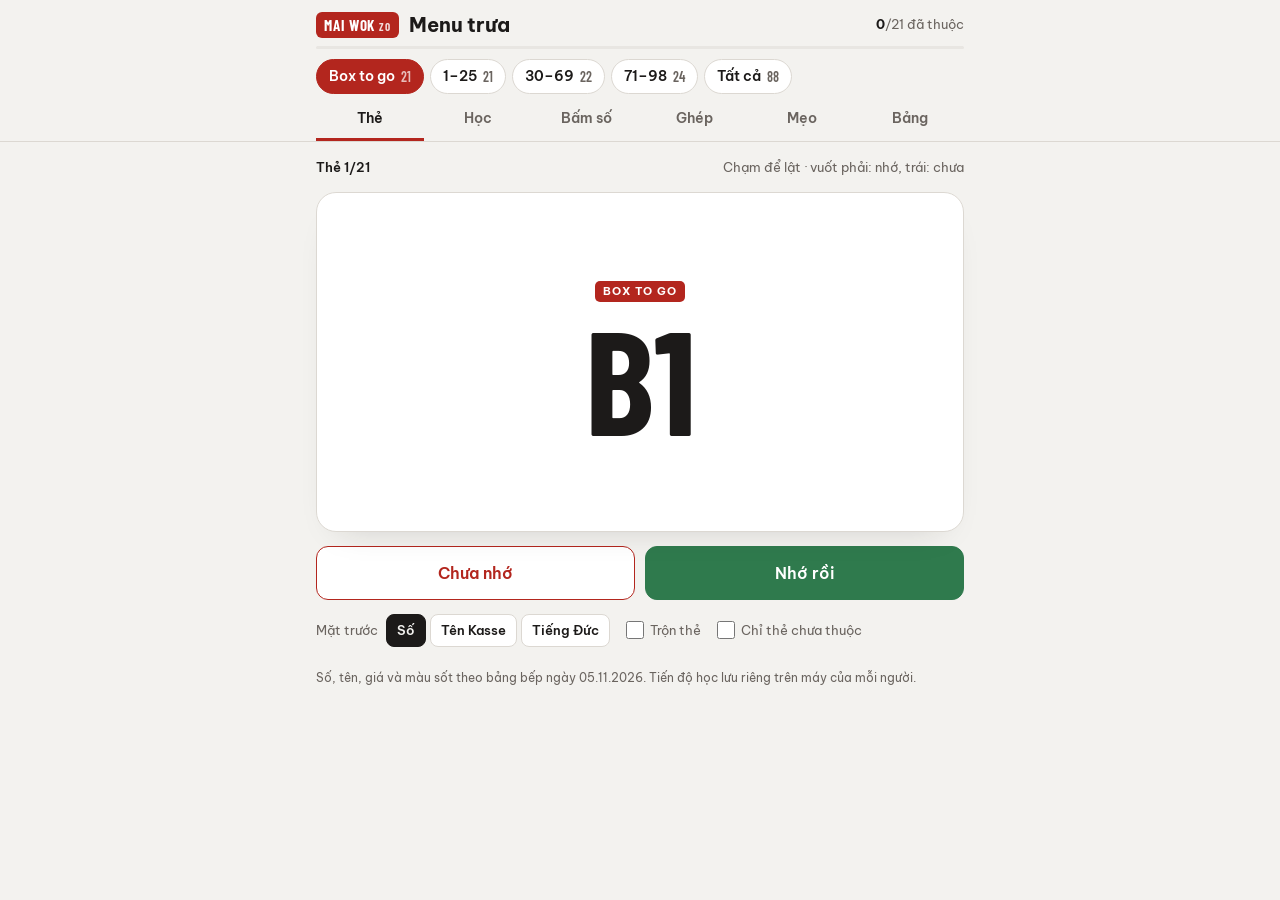
==== commit d8a935b7: "App học menu: cập nhật theo bảng bếp 05.11.2026 - Đổi 23 tên món theo cách gọi mới "thịt + sốt" (Ga " ====
--- a/hoc-menu/index.html
+++ b/hoc-menu/index.html
@@ -18,6 +18,8 @@
   --ok:#2F7A4D; --ok-ink:#FFFFFF; --ok-soft:#E1F0E6;
   --warn:#9A6700; --warn-soft:#F8EDD3;
   --shadow:rgba(28,26,25,.22);
+  /* sauce colours, same order and hues as the kitchen sheet (Bếp menu 05.11.2026) */
+  --s-den:#6B4226; --s-cn:#B85300; --s-lac:#8F6223; --s-do:#C62828; --s-mango:#9A6E00; --s-bbq:#8E1C45;
   --font-ui:"Be Vietnam Pro",system-ui,-apple-system,"Segoe UI",Roboto,sans-serif;
   --font-num:"Barlow Condensed","Roboto Condensed","Arial Narrow",sans-serif;
   color-scheme:light;
@@ -29,6 +31,7 @@
     --ok:#5BC388; --ok-ink:#0C1D13; --ok-soft:#163124;
     --warn:#E0A63A; --warn-soft:#382B12;
     --shadow:rgba(0,0,0,.6);
+    --s-den:#C99A78; --s-cn:#F08A3C; --s-lac:#D6A260; --s-do:#F06A5E; --s-mango:#F0B400; --s-bbq:#E2708F;
     color-scheme:dark;
   }
 }
@@ -71,6 +74,10 @@
 .tag{font-size:12px;font-weight:600;padding:3px 9px;border-radius:999px}
 .tag.chay{color:var(--ok);background:var(--ok-soft)}
 .tag.cay{color:var(--wok);background:var(--wok-soft)}
+.s-den{--sc:var(--s-den)} .s-cn{--sc:var(--s-cn)} .s-lac{--sc:var(--s-lac)}
+.s-do{--sc:var(--s-do)} .s-mango{--sc:var(--s-mango)} .s-bbq{--sc:var(--s-bbq)}
+.dot{display:inline-block;flex:none;width:10px;height:10px;border-radius:50%;background:var(--sc,var(--muted));margin-right:6px;vertical-align:0}
+.sec{display:inline-flex;align-items:center;font-size:13px;font-weight:600;color:var(--muted)}
 .btn{border:1px solid var(--line);background:var(--surface);border-radius:12px;padding:10px 16px;font-weight:600;cursor:pointer;min-height:44px}
 .btn.big{min-height:54px;font-size:16px}
 .btn.primary{background:var(--wok);border-color:var(--wok);color:var(--wok-ink)}
@@ -107,8 +114,8 @@
 .f-de{font-weight:600;font-size:22px;line-height:1.35;max-width:26ch;text-wrap:balance}
 .f-known{position:absolute;top:14px;right:16px;font-size:12px;font-weight:600;color:var(--ok)}
 .b-head{display:flex;align-items:center;gap:10px}
-.b-code{font:700 44px/1 var(--font-num)}
-.ask-code .b-code{font-size:76px;color:var(--wok)}
+.b-code{font:700 44px/1 var(--font-num);color:var(--sc,inherit)}
+.ask-code .b-code{font-size:76px;color:var(--sc,var(--wok))}
 .b-name{font-weight:700;font-size:24px;line-height:1.2}
 .b-vi{font-size:15px}
 .b-de{font-size:14px;color:var(--muted);max-width:34ch}
@@ -194,9 +201,12 @@
 
 /* List */
 .search input{width:100%;font:500 16px var(--font-ui);padding:12px 14px;border-radius:12px;border:1px solid var(--line);background:var(--surface);color:var(--ink)}
-.lrow{display:grid;grid-template-columns:50px 1fr auto;gap:10px;align-items:start;padding:10px 0;border-bottom:1px solid var(--line)}
-.l-code{font:700 25px/1.1 var(--font-num)}
-.lrow.known .l-code{color:var(--ok)}
+.lrow{display:grid;grid-template-columns:50px 1fr auto;gap:10px;align-items:start;padding:10px 0 10px 10px;border-bottom:1px solid var(--line);border-left:4px solid var(--sc,var(--line))}
+.l-code{font:700 25px/1.1 var(--font-num);color:var(--sc,var(--ink))}
+.lrow.known .l-main b::after{content:" ✓";color:var(--ok);font-weight:700}
+.l-sec{display:flex;align-items:baseline;gap:8px;flex-wrap:wrap;padding:16px 0 6px;border-bottom:2px solid var(--sc,var(--ink))}
+.l-sec b{font-size:13px;letter-spacing:.08em;text-transform:uppercase}
+.l-sec span{font-size:13px;color:var(--muted)}
 .l-main{display:flex;flex-direction:column;min-width:0}
 .l-main b{font-size:15px}
 .l-main span{font-size:13px;color:var(--muted)}
@@ -230,7 +240,7 @@
   </div>
 </header>
 <main class="wrap" id="panel"><p class="note">Đang mở…</p></main>
-<footer class="wrap foot">Số, tên và giá theo bảng Kasse ngày 01.11.2026. Tiến độ học lưu riêng trên máy của mỗi người.</footer>
+<footer class="wrap foot">Số, tên, giá và màu sốt theo bảng bếp ngày 05.11.2026. Tiến độ học lưu riêng trên máy của mỗi người.</footer>
 <noscript><p class="wrap">Cần bật JavaScript để dùng app.</p></noscript>
 
 <script>
@@ -245,9 +255,10 @@
   ["B4","Box Com rang ga","Cơm rang gà, trứng · 3 size","Bratreis mit Hühnerfleisch und Ei","5,50 / 6,50 / 9,90","box",""],
   ["B5","Box Ga cuc","Mì xào gà cục chiên giòn · 3 size","Bratnudeln mit knusprigem Hähnchenstück","5,50 / 6,50 / 9,90","box",""],
   ["B6","Box mi vit","Mì xào vịt giòn","Bratnudeln mit knuspriger Ente","14,50","box",""],
-  ["B7","Box Mi Ga Dui","Mì xào gà đùi quay","Bratnudeln mit geröstetem Chicken","13,50","box",""],
+  ["B7","Box Mi Dui","Mì xào gà đùi quay","Bratnudeln mit geröstetem Chicken","13,50","box",""],
   ["B8","Box Mi Cha gio","Mì xào kèm chả giò mini","Bratnudeln mit Minifrühlingsrolle","6,50","box","chay"],
   ["B9","Box Ga cuc chua ngot","Gà cục sốt chua ngọt, cơm","Chickenstreifen mit Reis, süß-sauer","6,50","box",""],
+  ["BX","Box Mi Vit (Angebot)","Mì xào vịt · giá khuyến mãi","Bratnudeln mit knuspriger Ente, Angebot","9,90","box",""],
   ["B10","Box Rau Den","Rau sốt đen (Chop Suey), cơm","Gemüse Chop Suey mit Reis","7,90","box","chay"],
   ["B11","Box Ga Den","Gà sốt đen (Chop Suey), cơm","Chop Suey mit Hühnerfleisch und Reis","7,90","box",""],
   ["B12","Box Rau Lac","Rau sốt lạc, cơm","Erdnuss-Sauce mit Gemüse und Reis","7,90","box","chay"],
@@ -259,63 +270,62 @@
   ["B20","Cha Gio mini (10)","Chả giò chay mini, 10 cái","Minifrühlingsrollen, 10 Stück","4,50","box","chay"],
   ["B21","Goi cuon Mango","Gỏi cuốn xoài","Sommerrolle mit Mango","7,50","box","chay"],
   ["B22","Goi cuon tom","Gỏi cuốn tôm","Sommerrolle mit Garnelen","8,50","box",""],
-  ["BX","Box Mi Vit (Angebot)","Mì xào vịt · giá khuyến mãi","Bratnudeln mit knuspriger Ente, Angebot","9,90","box",""],
 
   ["1","Pekingsuppe","Súp Bắc Kinh: vịt, rau, trứng, chua cay","Pekingsuppe","3,90","a","cay"],
   ["2","Thai-Suppe","Súp Thái, gà","Thai-Suppe","4,90","a","cay"],
   ["3","Gyoza-Chicken","Gyoza gà, sốt teriyaki","Gyoza mit Hühnerfleisch","5,90","a",""],
   ["4","Goi cuon tom (4)","Gỏi cuốn tôm, 4 cuốn","Sommerrollen mit Garnelen, 4 Stück","8,50","a",""],
   ["5","Nem VN (2)","Nem rán, 2 cái","Nem, vietnamesische Frühlingsrollen","5,50","a",""],
-  ["6","Com Rang Ga xao","Cơm rang gà","Gebratener Reis mit Hühnerfleisch","8,90","a",""],
+  ["6","Com Rang Ga","Cơm rang gà","Gebratener Reis mit Hühnerfleisch","8,90","a",""],
   ["7","Com rang vit","Cơm rang vịt giòn","Gebratener Reis mit knuspriger Ente","14,50","a",""],
   ["8","Com Rang Tom","Cơm rang tôm lớn","Gebratener Reis mit Riesengarnelen","14,90","a",""],
-  ["9","Mi Ga Xao","Mì xào gà","Gebratene Nudeln mit Hühnerfleisch","8,90","a",""],
+  ["9","Mi Ga","Mì xào gà","Gebratene Nudeln mit Hühnerfleisch","8,90","a",""],
   ["10","Mi Paniert","Mì xào gà chiên bột","Gebratene Nudeln mit paniertem Hühnerfleisch","12,90","a",""],
-  ["11","Mi Ga Dui","Mì xào gà đùi quay","Gebratene Nudeln mit geröstetem Chicken","13,50","a",""],
+  ["11","Mi Dui","Mì xào gà đùi quay","Gebratene Nudeln mit geröstetem Chicken","13,50","a",""],
   ["12","Mi Vit","Mì xào vịt giòn","Gebratene Nudeln mit knuspriger Ente","14,50","a",""],
   ["13","Mi Tom","Mì xào tôm lớn","Gebratene Nudeln mit Riesengarnelen","14,90","a",""],
   ["15","Pho Bo","Phở bò","Pho mit Rindfleisch","13,90","a",""],
   ["16","Pho Ga","Phở gà","Pho mit Hühnerfleisch","13,50","a",""],
-  ["20","Ga Xao Den","Gà xào · sốt đen (Chop Suey)","Chop Suey mit Hühnerfleisch","12,90","a",""],
+  ["20","Ga Den","Gà xào · sốt đen (Chop Suey)","Chop Suey mit Hühnerfleisch","12,90","a",""],
   ["21","Paniert Den","Gà chiên bột · sốt đen","Chop Suey mit paniertem Hühnerfleisch","13,50","a",""],
-  ["22","Ga Dui Den","Gà đùi quay · sốt đen","Chop Suey mit geröstetem Chicken","13,90","a",""],
+  ["22","Dui Den","Gà đùi quay · sốt đen","Chop Suey mit geröstetem Chicken","13,90","a",""],
   ["23","Vit Den","Vịt giòn · sốt đen","Chop Suey mit knuspriger Ente","14,90","a",""],
   ["24","Bo Den","Bò · sốt đen","Chop Suey mit Rindfleisch","13,90","a",""],
-  ["25","Tom Sot Den","Tôm lớn · sốt đen","Chop Suey mit Riesengarnelen","14,90","a",""],
-
-  ["30","Ga xao chua ngot","Gà xào · chua ngọt","Süß-Sauer mit Hühnerfleisch","12,50","b",""],
+  ["25","Tom Den","Tôm lớn · sốt đen","Chop Suey mit Riesengarnelen","14,90","a",""],
+
+  ["30","Ga chua ngot","Gà xào · chua ngọt","Süß-Sauer mit Hühnerfleisch","12,50","b",""],
   ["31","Paniert chua ngot","Gà chiên bột · chua ngọt","Süß-Sauer mit paniertem Hühnerfleisch","13,30","b",""],
-  ["32","Vit chua ngot","Vịt giòn · chua ngọt","Süß-Sauer mit knuspriger Ente","14,50","b",""],
+  ["33","Vit chua ngot","Vịt giòn · chua ngọt","Süß-Sauer mit knuspriger Ente","14,50","b",""],
   ["40","Ga Lac","Gà xào · sốt lạc","Erdnuss-Sauce mit Hühnerfleisch","12,90","b",""],
   ["41","Paniert Lac","Gà chiên bột · sốt lạc","Erdnuss-Sauce mit paniertem Hühnerfleisch","13,50","b",""],
-  ["42","Ga dui Lac","Gà đùi quay · sốt lạc","Erdnuss-Sauce mit geröstetem Chicken","14,30","b",""],
+  ["42","Dui Lac","Gà đùi quay · sốt lạc","Erdnuss-Sauce mit geröstetem Chicken","14,30","b",""],
   ["43","Vit Lac","Vịt giòn · sốt lạc","Erdnuss-Sauce mit knuspriger Ente","14,90","b",""],
   ["50","Ga Do","Gà xào · cà ri đỏ","Red Curry mit Hühnerfleisch","12,90","b","cay"],
   ["51","Paniert Do","Gà chiên bột · cà ri đỏ","Red Curry mit paniertem Hühnerfleisch","13,90","b","cay"],
-  ["52","Ga Dui Do","Gà đùi quay · cà ri đỏ","Red Curry mit geröstetem Chicken","14,30","b","cay"],
+  ["52","Dui Do","Gà đùi quay · cà ri đỏ","Red Curry mit geröstetem Chicken","14,30","b","cay"],
   ["53","Vit Do","Vịt giòn · cà ri đỏ","Red Curry mit knuspriger Ente","14,90","b","cay"],
   ["54","Bo Do","Bò · cà ri đỏ","Red Curry mit Rindfleisch","13,90","b","cay"],
   ["55","Tom Do","Tôm lớn · cà ri đỏ","Red Curry mit Riesengarnelen","14,90","b","cay"],
-  ["60","Mango Ga xao","Gà xào · sốt xoài","Mango-Sauce mit Hühnerfleisch","12,90","b",""],
-  ["61","Mango Paniert","Gà chiên bột · sốt xoài","Mango-Sauce mit paniertem Hühnerfleisch","13,50","b",""],
-  ["63","Mango Vit","Vịt giòn · sốt xoài","Mango-Sauce mit knuspriger Ente","14,90","b",""],
-  ["64","Mango Tom","Tôm lớn · sốt xoài","Mango-Sauce mit Riesengarnelen","14,90","b",""],
-  ["65","BBQ Ga Xao","Gà xào · sốt BBQ","BBQ-Sauce mit Hühnerfleisch","12,90","b",""],
-  ["66","BBQ Paniert","Gà chiên bột · sốt BBQ","BBQ-Sauce mit paniertem Hühnerfleisch","13,50","b",""],
-  ["67","BBQ Ga Dui","Gà đùi quay · sốt BBQ","BBQ-Sauce mit geröstetem Chicken","13,90","b",""],
-  ["68","BBQ Vit","Vịt giòn · sốt BBQ","BBQ-Sauce mit knuspriger Ente","14,90","b",""],
-  ["69","BBQ Rindfleisch","Bò · sốt BBQ","BBQ-Sauce mit Rindfleisch","13,90","b",""],
-
-  ["70","Pad Thai Tom","Pad Thai tôm","Pad Thai mit Garnelen","14,90","c","cay"],
+  ["60","Ga Mango","Gà xào · sốt xoài","Mango-Sauce mit Hühnerfleisch","12,90","b",""],
+  ["61","Paniert Mango","Gà chiên bột · sốt xoài","Mango-Sauce mit paniertem Hühnerfleisch","13,50","b",""],
+  ["63","Vit Mango","Vịt giòn · sốt xoài","Mango-Sauce mit knuspriger Ente","14,90","b",""],
+  ["64","Tom Mango","Tôm lớn · sốt xoài","Mango-Sauce mit Riesengarnelen","14,90","b",""],
+  ["65","Ga BBQ","Gà xào · sốt BBQ","BBQ-Sauce mit Hühnerfleisch","12,90","b",""],
+  ["66","Paniert BBQ","Gà chiên bột · sốt BBQ","BBQ-Sauce mit paniertem Hühnerfleisch","13,50","b",""],
+  ["67","Dui BBQ","Gà đùi quay · sốt BBQ","BBQ-Sauce mit geröstetem Chicken","13,90","b",""],
+  ["68","Vit BBQ","Vịt giòn · sốt BBQ","BBQ-Sauce mit knuspriger Ente","14,90","b",""],
+  ["69","Bo BBQ","Bò · sốt BBQ","BBQ-Sauce mit Rindfleisch","13,90","b",""],
+
   ["71","Bun Nem","Bún nem","Bun Nem","10,00","c",""],
   ["72","Bun Bo Nam Bo","Bún bò Nam Bộ","Bun Bo Nam Bo","10,00","c",""],
-  ["78","Udon Paniert","Udon xào gà chiên bột, sốt teriyaki","Gebratene Udon-Nudeln mit paniertem Hühnerfleisch","13,90","c",""],
-  ["79","TomYum Tom","Súp Tom Yum, udon, tôm lớn","Tom Yum mit Riesengarnelen","14,90","c","cay"],
+  ["75","Pad Thai Tom","Pad Thai tôm","Pad Thai mit Garnelen","14,90","c","cay"],
+  ["78","Paniert Udon","Udon xào gà chiên bột, sốt teriyaki","Gebratene Udon-Nudeln mit paniertem Hühnerfleisch","13,90","c",""],
+  ["79","TomYum Udon Tom","Súp Tom Yum, udon, tôm lớn","Tom Yum mit Riesengarnelen","14,90","c","cay"],
   ["80","Rau den","Rau · sốt đen","Chop Suey mit Gemüse","11,90","c","chay"],
   ["81","Rau lac","Rau · sốt lạc","Erdnuss-Sauce mit Gemüse","11,90","c","chay"],
   ["82","Rau Do","Rau · cà ri đỏ","Red Curry mit Gemüse","11,90","c","chay cay"],
-  ["83","Mango chay","Rau · sốt xoài","Mango-Sauce mit Gemüse","11,90","c","chay"],
-  ["84","BBQ Chay","Rau · sốt BBQ","BBQ-Sauce mit Gemüse","11,90","c","chay"],
+  ["83","Rau Mango","Rau · sốt xoài","Mango-Sauce mit Gemüse","11,90","c","chay"],
+  ["84","Rau BBQ","Rau · sốt BBQ","BBQ-Sauce mit Gemüse","11,90","c","chay"],
   ["85","Tofu Den","Đậu phụ, rau · sốt đen","Chop Suey mit Tofu","12,90","c","chay"],
   ["86","Tofu Lac","Đậu phụ, rau · sốt lạc","Erdnuss-Sauce mit Tofu","12,90","c","chay"],
   ["87","Tofu Do","Đậu phụ, rau · cà ri đỏ","Red Curry mit Tofu","12,90","c","chay cay"],
@@ -324,20 +334,55 @@
   ["90","Cha Gio mini (10)","Chả giò chay mini, 10 cái","Minifrühlingsrollen, 10 Stück","4,50","c","chay"],
   ["91","Gyoza chay","Gyoza rau","Vegane Gyoza","6,00","c","chay"],
   ["92","Goi Cuon chay","Gỏi cuốn đậu phụ","Sommerrolle mit Tofu","7,50","c","chay"],
-  ["93","Com rang chay","Cơm rang rau, trứng","Bratreis mit Gemüse und Ei","7,90","c","chay"],
-  ["94","Mi Chay","Mì xào rau, trứng","Bratnudeln mit Gemüse und Ei","7,90","c","chay"],
+  ["93","Com rang chay","Cơm rang rau, trứng","Bratreis mit Gemüse und Ei","8,90","c","chay"],
+  ["94","Mi Chay","Mì xào rau, trứng","Bratnudeln mit Gemüse und Ei","8,90","c","chay"],
   ["95","Pad Thai Tofu","Pad Thai đậu phụ","Pad Thai mit Tofu","13,50","c","chay"],
   ["96","Pho Tofu","Phở đậu phụ","Pho mit Tofu","13,00","c","chay"],
   ["97","Tom Yum Tofu","Súp Tom Yum, udon, đậu phụ","Tom Yum mit Tofu","13,00","c","chay cay"],
   ["98","Bún-tofu","Bún đậu phụ, rau thơm, lạc","Bun mit Tofu","12,50","c",""]
 ];
 
-const GROUP_NAME = { box: "Box to go", a: "Mittag 1–25", b: "Mittag 30–69", c: "Mittag 70–98" };
-const DECKS = [["box", "Box to go"], ["a", "1–25"], ["b", "30–69"], ["c", "70–98"], ["all", "Tất cả"]];
+const GROUP_NAME = { box: "Box to go", a: "Mittag 1–25", b: "Mittag 30–69", c: "Mittag 71–98" };
+const DECKS = [["box", "Box to go"], ["a", "1–25"], ["b", "30–69"], ["c", "71–98"], ["all", "Tất cả"]];
+
+/* Nhóm món và màu sốt giống bảng bếp 05.11.2026: [tên nhóm, ghi chú, các số] */
+const SECTIONS = [
+  ["Mì / Cơm", "klein · groß · mega", "B1 B2 B3 B4 B5"],
+  ["Box đặc biệt", "", "B6 B7 B8 B9 BX"],
+  ["Box sốt", "", "B10 B11 B12 B13 B14 B15 B16 B17"],
+  ["Cuốn & chả giò", "", "B20 B21 B22"],
+  ["Vorspeisen", "khai vị", "1 2 3 4 5"],
+  ["Cơm rang · Mì xào", "", "6 7 8 9 10 11 12 13"],
+  ["Phở", "", "15 16"],
+  ["Chop Suey", "sốt đen", "20 21 22 23 24 25"],
+  ["Süß-Sauer", "chua ngọt", "30 31 33"],
+  ["Erdnuss", "sốt lạc", "40 41 42 43"],
+  ["Red Curry", "sốt đỏ", "50 51 52 53 54 55"],
+  ["Mango", "sốt xoài", "60 61 63 64"],
+  ["BBQ", "", "65 66 67 68 69"],
+  ["Spezial", "Pad Thai · Bún · Udon", "71 72 75 78 79"],
+  ["Chay · Rau & Tofu", "", "80 81 82 83 84 85 86 87 88 89"],
+  ["Chay · Khác", "", "90 91 92 93 94 95 96 97 98"]
+];
+const SAUCES = {
+  den: "B10 B11 20 21 22 23 24 25 80 85",
+  cn: "B9 30 31 33",
+  lac: "B12 B13 40 41 42 43 81 86",
+  do: "B14 B15 50 51 52 53 54 55 82 87",
+  mango: "B16 B17 60 61 63 64 83 88",
+  bbq: "65 66 67 68 69 84 89"
+};
 const MODES = [["cards", "Thẻ"], ["learn", "Học"], ["kasse", "Bấm số"], ["match", "Ghép"], ["tips", "Mẹo"], ["list", "Bảng"]];
 
 const ITEMS = RAW.map(r => ({ c: r[0], k: r[1], v: r[2], d: r[3], p: r[4], g: r[5], tags: r[6] ? r[6].split(" ") : [] }));
 const BY = Object.fromEntries(ITEMS.map(i => [i.c, i]));
+SECTIONS.forEach(([, , codes], n) => codes.split(" ").forEach(c => { if (BY[c]) BY[c].sec = n; }));
+Object.entries(SAUCES).forEach(([s, codes]) => codes.split(" ").forEach(c => { if (BY[c]) BY[c].sauce = s; }));
+/* một nhóm chỉ có một màu khi mọi món trong nhóm cùng sốt (Chop Suey, Erdnuss…) */
+const SEC_SAUCE = SECTIONS.map(([, , codes]) => {
+  const s = new Set(codes.split(" ").map(c => (BY[c] && BY[c].sauce) || ""));
+  return s.size === 1 ? [...s][0] : "";
+});
 
 /* ---------- helpers ---------- */
 const $ = (s, r) => (r || document).querySelector(s);
@@ -353,6 +398,9 @@
 const deText = i => (i.g === "box" ? i.d + " (Box)" : i.d);
 const groupChip = i => `<span class="grp${i.g === "box" ? " box" : ""}">${GROUP_NAME[i.g]}</span>`;
 const tagHtml = i => i.tags.map(t => `<span class="tag ${t}">${t === "chay" ? "Chay" : "Cay"}</span>`).join("");
+const sc = s => (s ? " s-" + s : "");
+const secName = n => (SECTIONS[n] ? SECTIONS[n][0] + (SECTIONS[n][1] ? " · " + SECTIONS[n][1] : "") : "");
+const secHtml = i => `<span class="sec${sc(i.sauce)}"><i class="dot"></i>${esc(secName(i.sec))}</span>`;
 const fmtS = ms => (ms / 1000).toFixed(1).replace(".", ",") + " s";
 
 const store = {
@@ -437,11 +485,12 @@
   return `${k}${groupChip(i)}<div class="f-code">${esc(i.c)}</div>`;
 }
 function backHtml(i) {
-  return `<div class="b-head">${groupChip(i)}<span class="b-code">${esc(i.c)}</span></div>
+  return `<div class="b-head">${groupChip(i)}<span class="b-code${sc(i.sauce)}">${esc(i.c)}</span></div>
     <div class="b-name">${esc(i.k)}</div>
     <div class="b-vi">${esc(i.v)}</div>
     <div class="b-de">„${esc(i.d)}“</div>
-    <div class="b-foot"><span class="price">${esc(i.p)} €</span>${tagHtml(i)}</div>`;
+    <div class="b-foot"><span class="price">${esc(i.p)} €</span>${tagHtml(i)}</div>
+    ${secHtml(i)}`;
 }
 
 function drawCard() {
@@ -834,77 +883,84 @@
   return `<div class="mini">${codes.map(c => { const i = BY[c]; return `<div><b>${esc(c)}</b><span>${esc(i.k)} · ${esc(i.p)}</span></div>`; }).join("")}</div>`;
 }
 function Tips() {
-  const MEAT = ["Gà xào<i>_0</i>", "Paniert<i>_1</i>", "Gà đùi<i>_2</i>", "Vịt<i>_3</i>", "Bò<i>_4</i>", "Tôm<i>_5</i>"];
-  const MEAT_PLAIN = ["Gà xào", "Paniert", "Gà đùi", "Vịt", "Bò", "Tôm"];
+  const MEAT = ["Ga<i>_0</i>", "Paniert<i>_1</i>", "Dui<i>_2</i>", "Vit<i>_3</i>", "Bo<i>_4</i>", "Tom<i>_5</i>"];
+  const MEAT_PLAIN = ["Ga", "Paniert", "Dui", "Vit", "Bo", "Tom"];
+  const S = (key, label) => `<span class="${sc(key).trim()}"><i class="dot"></i>${label}</span>`;
   panel.innerHTML = `<div class="tips">
   <section>
     <h2><span class="grp box">Box to go</span>B1 – BX</h2>
     <ul>
       <li><b>B1–B4:</b> số lẻ là chay, số chẵn là gà. B1–B2 là mì, B3–B4 là cơm rang. B5 là gà cục.</li>
       <li>Ba size Klein / Groß / Mega. Chay 5,00 / 6,00 / 8,90, có gà 5,50 / 6,50 / 9,90.</li>
-      <li><b>B10–B17:</b> đi theo cặp sốt, số chẵn là Rau, số lẻ là Gà. Tất cả 7,90.</li>
+      <li><b>B10–B17:</b> đi theo cặp sốt, số chẵn là Rau, số lẻ là Ga. Tất cả 7,90.</li>
     </ul>
     ${matrix(["Chay", "Gà"], [["Mì", ["B1", "B2"]], ["Cơm rang", ["B3", "B4"]]], false)}
-    ${matrix(["Rau", "Gà"], [["Đen", ["B10", "B11"]], ["Lạc", ["B12", "B13"]], ["Đỏ", ["B14", "B15"]], ["Mango", ["B16", "B17"]]], false)}
-    ${mini(["B5", "B6", "B7", "B8", "B9", "B20", "B21", "B22", "BX"])}
+    ${matrix(["Rau", "Ga"], [[S("den", "Den"), ["B10", "B11"]], [S("lac", "Lac"), ["B12", "B13"]], [S("do", "Do"), ["B14", "B15"]], [S("mango", "Mango"), ["B16", "B17"]]], false)}
+    ${mini(["B5", "B6", "B7", "B8", "B9", "BX", "B20", "B21", "B22"])}
   </section>
 
   <section>
-    <h2><span class="grp">Mittag</span>Hàng chục là sốt, hàng đơn vị là thịt</h2>
-    <p>2_ Đen · 3_ Chua ngọt · 4_ Lạc · 5_ Đỏ · 60–64 Mango · 65–69 BBQ. Số cuối: <b>0</b> gà xào, <b>1</b> paniert, <b>2</b> gà đùi, <b>3</b> vịt, <b>4</b> bò, <b>5</b> tôm.</p>
+    <h2><span class="grp">Mittag</span>Tên là thịt + sốt, số cũng vậy</h2>
+    <p>Tên trên Kasse ghép từ <b>thịt</b> và <b>sốt</b>: <i>Vit Do</i> là vịt cà ri đỏ, <i>Paniert Lac</i> là gà chiên bột sốt lạc.</p>
+    <p>Số ghép theo cùng cách: <b>hàng chục là sốt</b> (2_ Den · 3_ chua ngot · 4_ Lac · 5_ Do · 60–64 Mango · 65–69 BBQ), <b>hàng đơn vị là thịt</b> (0 Ga · 1 Paniert · 2 Dui · 3 Vit · 4 Bo · 5 Tom).</p>
     ${matrix(MEAT, [
-      ["Đen", ["20", "21", "22", "23", "24", "25"]],
-      ["Chua ngọt", ["30", "31", null, "32", null, null]],
-      ["Lạc", ["40", "41", "42", "43", null, null]],
-      ["Đỏ", ["50", "51", "52", "53", "54", "55"]],
-      ["Mango", ["60", "61", null, "63", null, "64"]],
-      ["BBQ", ["65", "66", "67", "68", "69", null]]
+      [S("den", "Den"), ["20", "21", "22", "23", "24", "25"]],
+      [S("cn", "chua ngot"), ["30", "31", null, "33", null, null]],
+      [S("lac", "Lac"), ["40", "41", "42", "43", null, null]],
+      [S("do", "Do"), ["50", "51", "52", "53", "54", "55"]],
+      [S("mango", "Mango"), ["60", "61", null, "63", null, "64"]],
+      [S("bbq", "BBQ"), ["65", "66", "67", "68", "69", null]]
     ], true)}
-    <p class="legend"><span class="sw"></span>Ô vàng là số không theo quy tắc: 32 là vịt chua ngọt, 64 là tôm xoài, BBQ đếm lại từ 65.</p>
+    <p class="legend"><span class="sw"></span>Ô vàng là số không theo quy tắc: 64 là Tom Mango, BBQ đếm lại từ 65 (65 Ga BBQ đến 69 Bo BBQ).</p>
     <h3>Giá món sốt</h3>
     <div class="plist">
-      <div><span>Gà xào</span><b>12,90</b></div><div><span>Paniert</span><b>13,50</b></div><div><span>Gà đùi</span><b>13,90</b></div>
-      <div><span>Bò</span><b>13,90</b></div><div><span>Vịt</span><b>14,90</b></div><div><span>Tôm</span><b>14,90</b></div>
+      <div><span>Ga</span><b>12,90</b></div><div><span>Paniert</span><b>13,50</b></div><div><span>Dui</span><b>13,90</b></div>
+      <div><span>Bo</span><b>13,90</b></div><div><span>Vit</span><b>14,90</b></div><div><span>Tom</span><b>14,90</b></div>
     </div>
-    <p class="legend">Khác giá: chua ngọt rẻ hơn (30 = 12,50 · 31 = 13,30 · 32 = 14,50). Gà đùi sốt Lạc và Đỏ (42, 52) 14,30. Paniert Đỏ (51) 13,90.</p>
+    <p class="legend">Khác giá: chua ngọt rẻ hơn (30 = 12,50 · 31 = 13,30 · 33 = 14,50). Dui Lac và Dui Do (42, 52) 14,30. Paniert Do (51) 13,90.</p>
   </section>
 
   <section>
     <h2>Mì xào và cơm rang (6–13)</h2>
-    <p>Thứ tự thịt giống bảng trên, chỉ bỏ bò.</p>
-    ${matrix(MEAT_PLAIN, [["Mì xào", ["9", "10", "11", "12", null, "13"]], ["Cơm rang", ["6", null, null, "7", null, "8"]]], false)}
+    <p>Tên là Mi hoặc Com Rang cộng thịt. Thứ tự thịt giống bảng trên, không có bò.</p>
+    ${matrix(MEAT_PLAIN, [["Mi", ["9", "10", "11", "12", null, "13"]], ["Com Rang", ["6", null, null, "7", null, "8"]]], false)}
   </section>
 
   <section>
     <h2>Chay (80–89)</h2>
-    <p>Sốt theo thứ tự Đen · Lạc · Đỏ · Mango · BBQ. 80–84 là rau (11,90), 85–89 là tofu (12,90), cộng 5 là ra số tofu.</p>
-    ${matrix(["Rau", "Tofu", "Box rau"], [["Đen", ["80", "85", "B10"]], ["Lạc", ["81", "86", "B12"]], ["Đỏ", ["82", "87", "B14"]], ["Mango", ["83", "88", "B16"]], ["BBQ", ["84", "89", null]]], false)}
+    <p>Rau + sốt là 80–84 (11,90), Tofu + sốt là 85–89 (12,90). Sốt theo thứ tự Den · Lac · Do · Mango · BBQ, cộng 5 là ra số Tofu.</p>
+    ${matrix(["Rau", "Tofu", "Box rau"], [[S("den", "Den"), ["80", "85", "B10"]], [S("lac", "Lac"), ["81", "86", "B12"]], [S("do", "Do"), ["82", "87", "B14"]], [S("mango", "Mango"), ["83", "88", "B16"]], [S("bbq", "BBQ"), ["84", "89", null]]], false)}
   </section>
 
   <section>
     <h2>Món lẻ còn lại</h2>
-    <h3>Súp và món nhỏ</h3>${mini(["1", "2", "3", "4", "5", "15", "16"])}
-    <h3>Bún, Pad Thai, Udon</h3>${mini(["70", "71", "72", "78", "79"])}
-    <h3>Chay lẻ (90–98)</h3>${mini(["90", "91", "92", "93", "94", "95", "96", "97", "98"])}
+    <h3>Vorspeisen và Phở</h3>${mini(["1", "2", "3", "4", "5", "15", "16"])}
+    <h3>Spezial: Pad Thai, Bún, Udon</h3>${mini(["71", "72", "75", "78", "79"])}
+    <h3>Chay khác (90–98)</h3>${mini(["90", "91", "92", "93", "94", "95", "96", "97", "98"])}
   </section>
 
   <section>
     <h2>Từ trên Kasse, khách nói thế nào</h2>
+    <h3>Thịt</h3>
     <div class="vocab">
-      <div><b>Den</b>sốt đen · Chop Suey</div>
-      <div><b>Lac</b>sốt lạc · Erdnuss</div>
-      <div><b>Do</b>cà ri đỏ · Red Curry</div>
-      <div><b>Mango</b>sốt xoài · Mango</div>
-      <div><b>chua ngot</b>Süß-Sauer</div>
-      <div><b>BBQ</b>BBQ-Sauce</div>
-      <div><b>Ga xao</b>gà · Hühnerfleisch</div>
+      <div><b>Ga</b>gà xào · Hühnerfleisch</div>
       <div><b>Paniert</b>gà chiên bột · paniertes Huhn</div>
-      <div><b>Ga Dui</b>gà đùi · geröstetes Chicken</div>
-      <div><b>Ga cuc</b>gà cục · knuspriges Hähnchen</div>
+      <div><b>Dui</b>gà đùi quay · geröstetes Chicken</div>
       <div><b>Vit</b>vịt giòn · knusprige Ente</div>
       <div><b>Bo</b>bò · Rindfleisch</div>
       <div><b>Tom</b>tôm lớn · Riesengarnelen</div>
-      <div><b>Rau / chay</b>Gemüse · vegetarisch</div>
+      <div><b>Tofu</b>đậu phụ · Tofu</div>
+      <div><b>Rau / chay</b>rau · Gemüse, vegetarisch</div>
+      <div><b>Ga cuc</b>gà cục giòn (Box) · knuspriges Hähnchen</div>
+    </div>
+    <h3>Sốt</h3>
+    <div class="vocab">
+      <div><b>${S("den", "Den")}</b>sốt đen · Chop Suey</div>
+      <div><b>${S("cn", "chua ngot")}</b>chua ngọt · Süß-Sauer</div>
+      <div><b>${S("lac", "Lac")}</b>sốt lạc · Erdnuss</div>
+      <div><b>${S("do", "Do")}</b>cà ri đỏ · Red Curry</div>
+      <div><b>${S("mango", "Mango")}</b>sốt xoài · Mango</div>
+      <div><b>${S("bbq", "BBQ")}</b>BBQ-Sauce</div>
     </div>
   </section>
   </div>`;
@@ -919,10 +975,15 @@
   const draw = () => {
     const raw = $("#q").value, words = norm(raw).split(" ").filter(Boolean);
     const items = deckItems().filter(i => { const hay = norm(i.c + " " + i.k + " " + i.v + " " + i.d); return words.every(w => hay.includes(w)); });
-    let html = "", g = null;
+    let html = "", g = null, sec = null;
     items.forEach(i => {
       if (deck === "all" && i.g !== g) { g = i.g; html += `<div class="l-group">${groupChip(i)}</div>`; }
-      html += `<div class="lrow${known.has(i.c) ? " known" : ""}"><span class="l-code">${esc(i.c)}</span>
+      if (i.sec !== sec) {
+        sec = i.sec;
+        const [name, sub] = SECTIONS[sec] || ["", ""];
+        html += `<div class="l-sec${sc(SEC_SAUCE[sec])}"><i class="dot"></i><b>${esc(name)}</b>${sub ? `<span>${esc(sub)}</span>` : ""}</div>`;
+      }
+      html += `<div class="lrow${sc(i.sauce)}${known.has(i.c) ? " known" : ""}"><span class="l-code">${esc(i.c)}</span>
         <span class="l-main"><b>${esc(i.k)}</b><span>${esc(i.v)}</span><span>${esc(i.d)}</span></span>
         <span class="l-price">${esc(i.p)}</span></div>`;
     });
